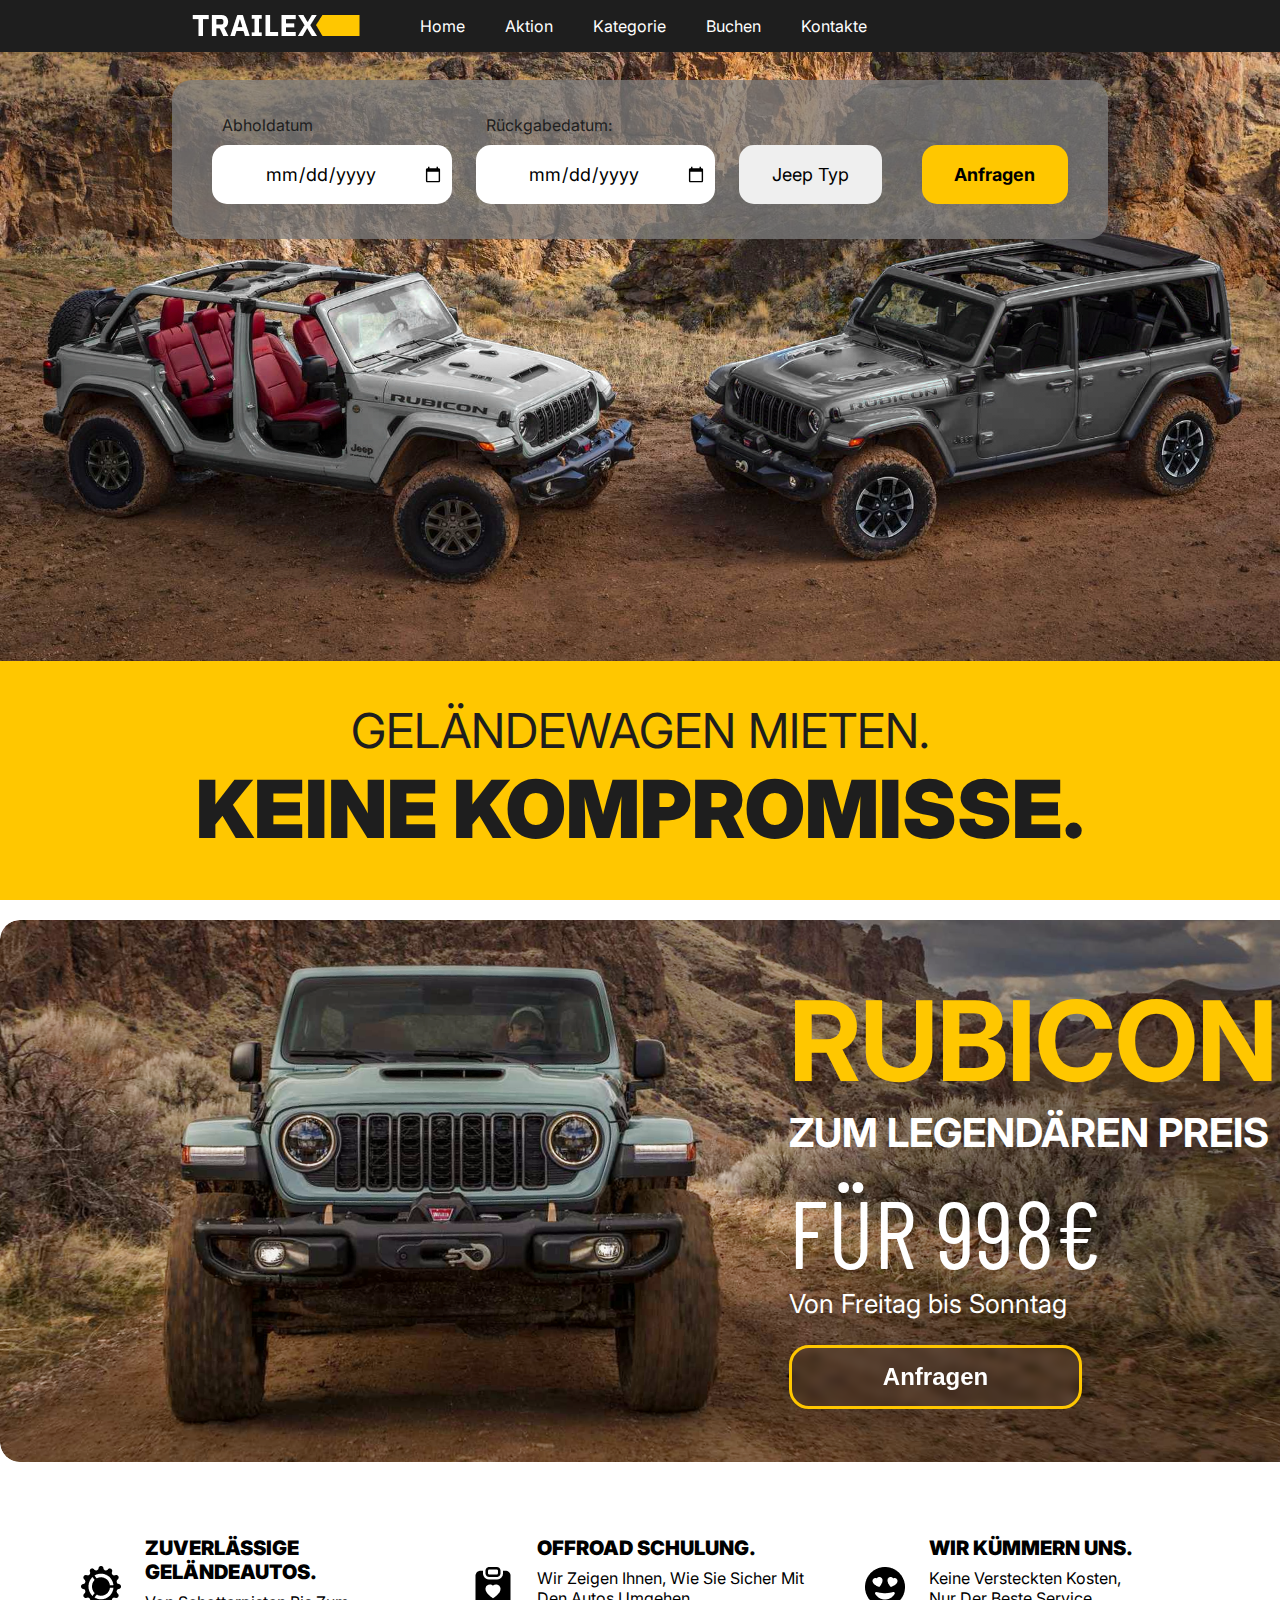
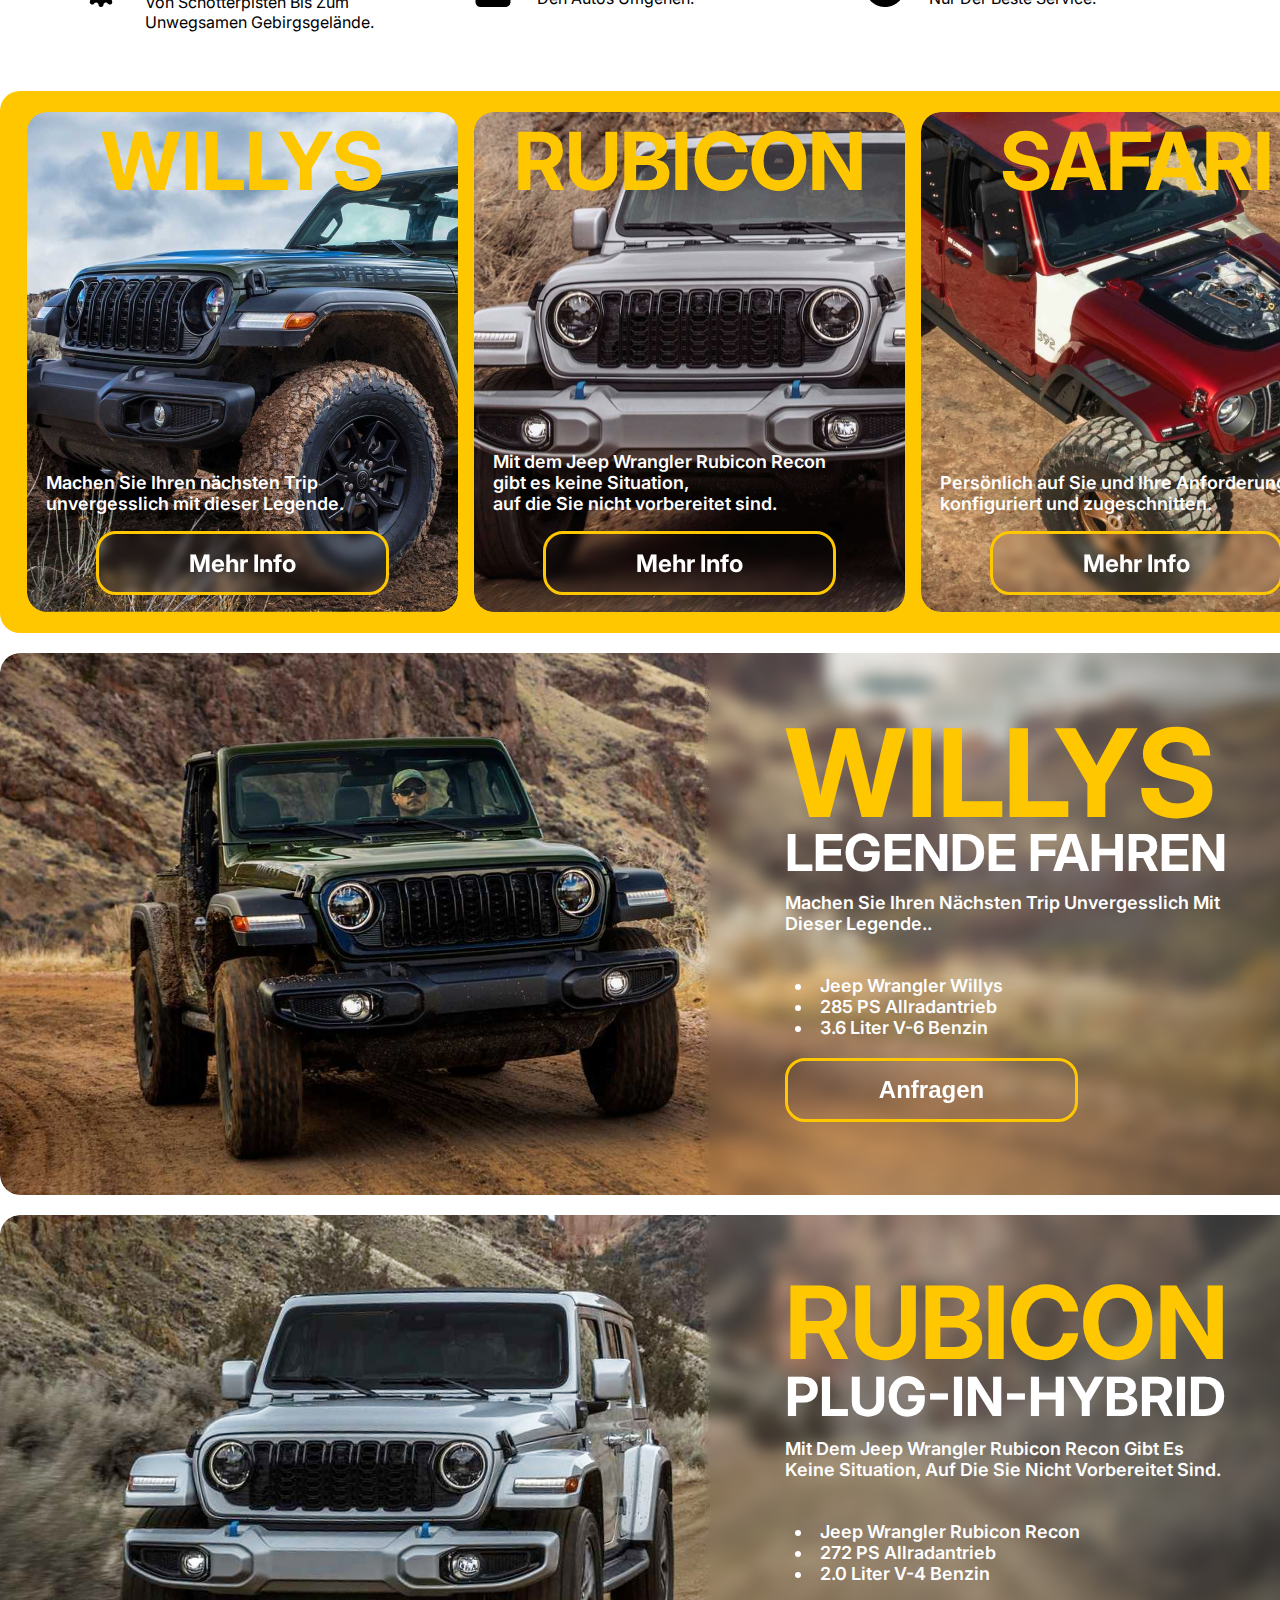
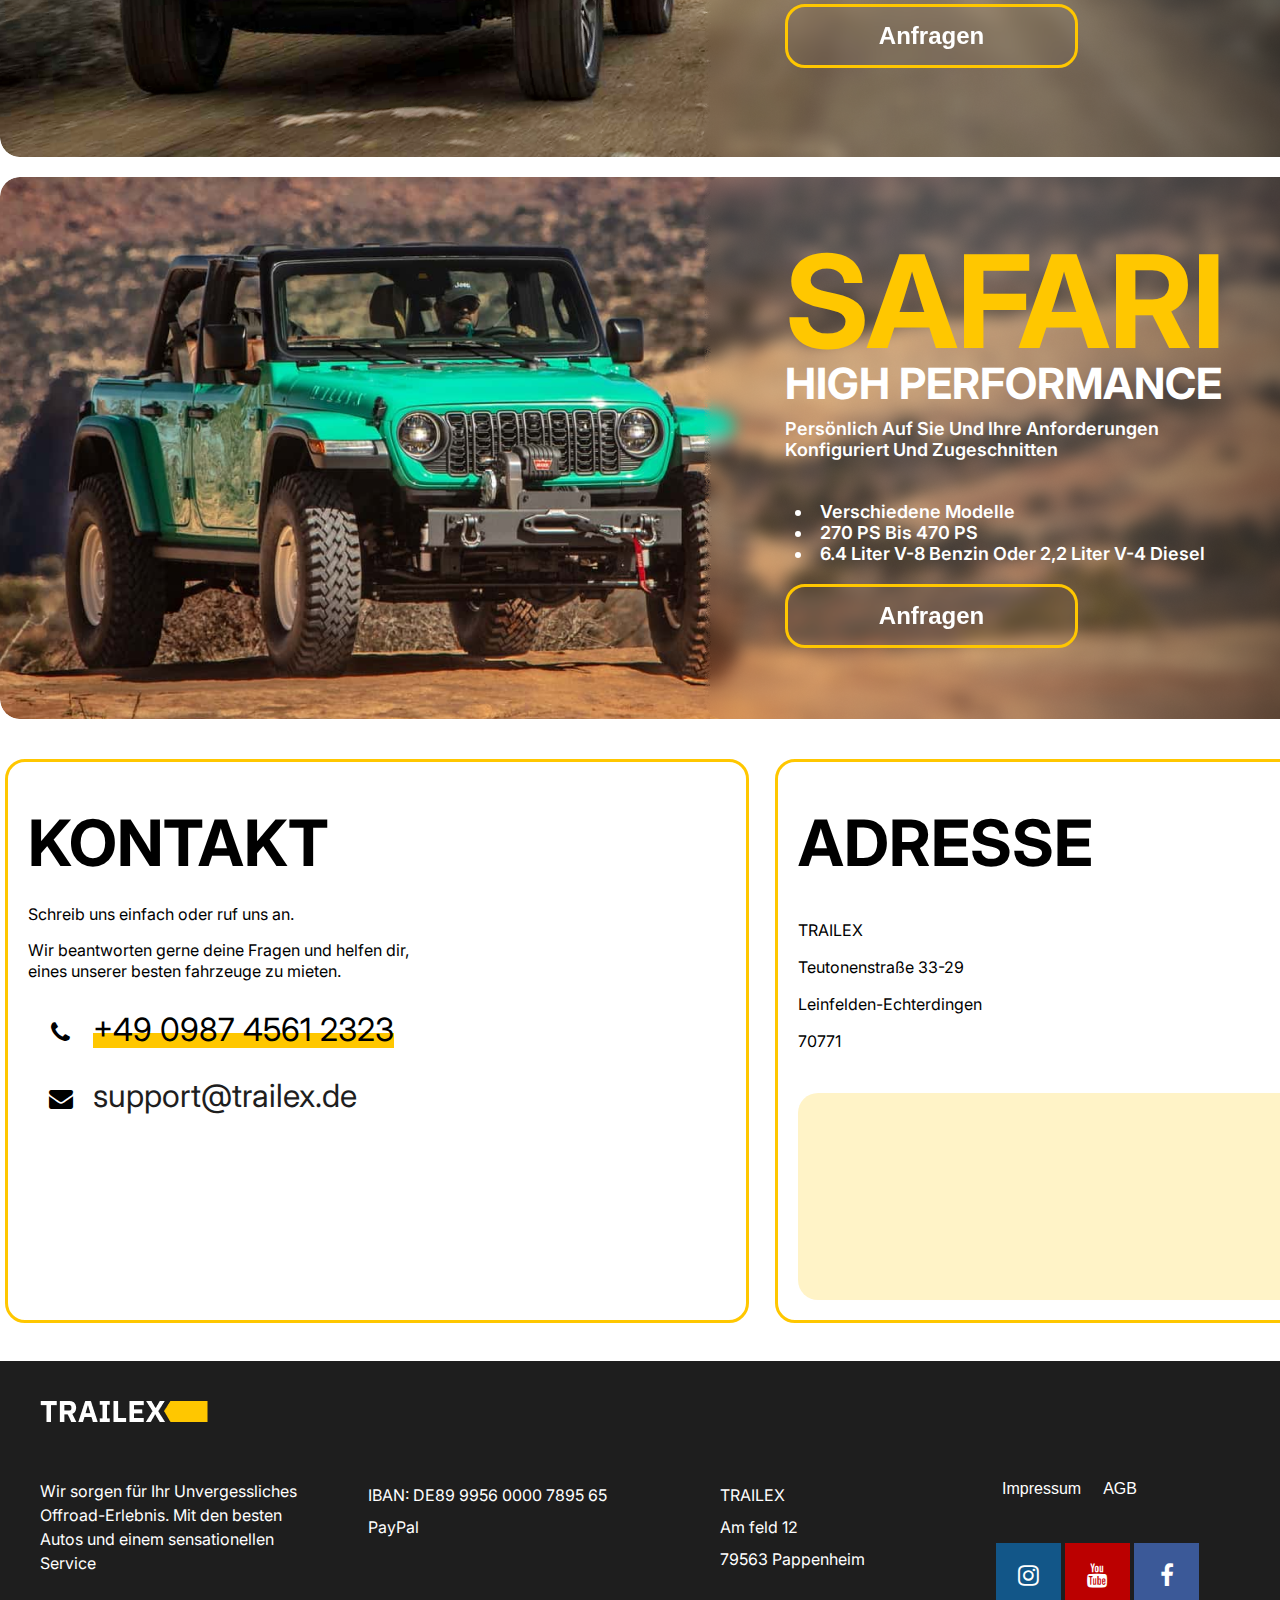
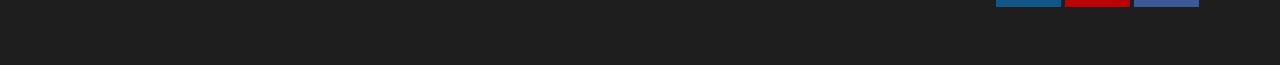
==== index.html @ 9ac72db2 "bug fix" ====
<!DOCTYPE html>
<html lang="en">
  <head>
    <meta charset="UTF-8" />
    <meta name="viewport" content="width=device-width, initial-scale=1.0" />
    <title>Document</title>
    <link
      rel="stylesheet"
      href="https://cdnjs.cloudflare.com/ajax/libs/font-awesome/4.7.0/css/font-awesome.min.css"
    />
    <link rel="stylesheet" href="style.css" />

  </head>

  <body>
    <!-- Navigation -->
    <nav>
      <div class="navigation-top">
        <img src="./imgs/logo.png" alt="trailiex logo" />
        <div>
          <ul class="menu">
            <li><a href="#hero-id">Home</a></li>
            <li><a href="#action">Aktion</a></li>
            <li><a href="#willys_card">Kategorie</a></li>
            <li><a href="#titleWilly">Buchen</a></li>
            <li><a href="#kontakt-anfrage">Kontakte</a></li>
          </ul>
        </div>
      </div>
    </nav>

    <!-- Hero Section -->
    <div class="hero" id="hero-id">
      <div class="hero-image">
        <div class="form-container">
          <form id="my-form">
            <div class="form-row">
              <div class="column">
                <label for="from">Abholdatum</label>
                <input type="date" id="from" name="from" required />
              </div>
              <div class="column">
                <label for="to">Rückgabedatum:</label>
                <input type="date" id="to" name="to" required />
              </div>
              <div class="column">
                <select name="jeep-select">
                  <option selected disabled>Jeep Typ</option>
                  <option>Willy</option>
                  <option>Rubicon</option>
                  <option>Safari</option>
                </select>
              </div>
              <div class="column">
                <button type="submit" id="submit-btn">Anfragen</button>
              </div>
            </div>
          </form>
        </div>
      </div>

      <div class="slogan">
        <p>Geländewagen mieten.</p>
        <h1>Keine Kompromisse.</h1>
      </div>
    </div>

    <!-- action section -->
    <div class="action contentbox" id="action">
      <div class="content-action">
        <h2 class="title">rubicon</h2>
        <h3 class="subtitle">zum legendären Preis</h3>
        <p class="preis-action">für 998€</p>
        <p class="copy">Von Freitag bis Sonntag</p>
        <button class="button buttonCall" data-modal-id="modalRubicon">Anfragen</button>
      </div>
    </div>

    <section id="service_section">
      <!-- Container für gear icon und Text -->
      <div class="section_container">
        <div class="icon_section">
          <img src="./imgs/gear_icon.png" alt="gear icon" />
        </div>
        <div class="text_section">
          <h2>zuverlässige geländeautos.</h2>
          <p>Von Schotterpisten bis zum unwegsamen Gebirgsgelände.</p>
        </div>
      </div>

      <!-- Container für Clipboard icon und Text -->
      <div class="section_container">
        <div class="icon_section">
          <img src="./imgs/clipboard_icon.png" alt="gear icon" />
        </div>
        <div class="text_section">
          <h2>Offroad Schulung.</h2>
          <p>wir zeigen ihnen, wie sie sicher mit den autos umgehen.</p>
        </div>
      </div>

      <!-- Container für emoji icon und Text -->
      <div class="section_container">
        <div class="icon_section">
          <img src="./imgs/emoji_icon.png" alt="gear icon" />
        </div>
        <div class="text_section">
          <h2>wir kümmern uns.</h2>
          <p>keine versteckten kosten,</p>
          <p>nur der beste service.</p>
        </div>
      </div>
    </section>

    <div class="contentbox cards">
      <!-- Willys Card -->
      <div id="willys_card" class="infokarte">
        <div class="head_card">willys</div>

        <div class="text_cardContainer">
          <div class="text_card">
            Machen Sie Ihren nächsten Trip unvergesslich mit dieser Legende.
          </div>
        </div>

        <div class="button_container">
          <div class="button buttonCall" data-modal-id="modalWillys">Mehr Info</div>
        </div>
      </div>

      <!-- Rubicon Card -->
      <div id="rubicon_card" class="infokarte">
        <div class="head_card">rubicon</div>
        <div class="text_cardContainer">
          <div class="text_card">
            Mit dem Jeep Wrangler Rubicon Recon <br />
            gibt es keine Situation, <br />auf die Sie nicht vorbereitet sind.
          </div>
        </div>
        <div class="button_container">
          <div class="button buttonCall" data-modal-id="modalRubicon">Mehr Info</div>
        </div>
      </div>

      <!-- Safari Card -->
      <div id="safari_card" class="infokarte">
        <div class="head_card">safari</div>

        <div class="text_cardContainer">
          <div class="text_card">
            Persönlich auf Sie und Ihre Anforderungen konfiguriert und
            zugeschnitten.
          </div>
        </div>

        <div class="button_container">
          <div class="button buttonCall" data-modal-id="modalSafari">Mehr Info</div>
        </div>
      </div>
    </div>

    <!-- Abschnitt für Willys -->
    <section class="CarSection contentbox" id="Willys">
      <div class="content">
        <!-- Titel und Untertitel für Willys -->
        <h1 class="title" id="titleWilly">Willys</h1>
        <h2 class="subtitle" id="subTWilly">Legende Fahren</h2>
        <!-- Text und Liste für Willys -->
        <p class="text">
          Machen Sie Ihren nächsten Trip unvergesslich mit dieser Legende..
        </p>

        <ul class="list">
          <li>Jeep Wrangler Willys</li>
          <li>285 PS Allradantrieb</li>
          <li>3.6 Liter V-6 Benzin</li>
        </ul>
        <!-- Button für Anfragen für Willys -->
        <button class="button buttonCall" data-modal-id="modalWillys">Anfragen</button>
      </div>

      <!-- Modal für Willys -->
      <div id="modalWillys" class="modal">
        <div class="modal-content">
          <span class="close">&times;</span>
          <!-- Text für das Modal-Fenster des Willys -->
          <p>
            Hier kannst du deinen Text für das Modal-Fenster des Willys
            einfügen.
          </p>
        </div>
      </div>
    </section>

    <!-- Abschnitt für Rubicon -->
    <section class="CarSection contentbox" id="Rubicon">
      <div class="content">
        <!-- Titel und Untertitel für Rubicon -->
        <h1 class="title" id="titleRubicon">Rubicon</h1>
        <h2 class="subtitle" id="subTRubicon">Plug-in-Hybrid</h2>
        <!-- Text und Liste für Rubicon -->
        <p class="text">
          Mit dem Jeep Wrangler Rubicon Recon gibt es keine Situation, auf die
          Sie nicht vorbereitet sind.
        </p>
        <ul class="list">
          <li>Jeep Wrangler Rubicon Recon</li>
          <li>272 PS Allradantrieb</li>
          <li>2.0 Liter V-4 Benzin</li>
        </ul>
        <!-- Button für Anfragen für Rubicon -->
        <button class="button buttonCall" data-modal-id="modalRubicon">Anfragen</button>
      </div>

      <!-- Modal für Rubicon -->
      <div id="modalRubicon" class="modal">
        <div class="modal-content">
          <span class="close">&times;</span>
          <!-- Text für das Modal-Fenster des Rubicon -->
          <p>
            Hier kannst du deinen Text für das Modal-Fenster des Rubicon
            einfügen.
          </p>
        </div>
      </div>
    </section>

    <!-- Abschnitt für Safari -->
    <section class="CarSection contentbox" id="Safari">
      <div class="content">
        <!-- Titel und Untertitel für Safari -->
        <h1 class="title" id="titleSafari">Safari</h1>
        <h2 class="subtitle" id="subTSafari">High Performance</h2>
        <!-- Text und Liste für Safari -->
        <p class="text">
          Persönlich auf Sie und Ihre Anforderungen konfiguriert und
          zugeschnitten
        </p>
        <ul class="list">
          <li>Verschiedene Modelle</li>
          <li>270 PS bis 470 PS</li>
          <li>6.4 Liter V-8 Benzin oder 2,2 Liter V-4 Diesel</li>
        </ul>
        <!-- Button für Anfragen für Safari -->
        <button class="button buttonCall" data-modal-id="modalSafari">Anfragen</button>
      </div>

      <!-- Modal für Safari -->
      <div id="modalSafari" class="modal">
        <div class="modal-content">
          <span class="close">&times;</span>
          <!-- Text für das Modal-Fenster des Safari -->
          <p>
            Hier kannst du deinen Text für das Modal-Fenster des Safari
            einfügen.
          </p>
        </div>
      </div>
    </section>

    <div class="container_content">
      <div class="container">
        <div class="kontakt-container" id="kontakt-anfrage">
          <div class="kontakt-inhalt">
            <h1>Kontakt</h1>
            <p>Schreib uns einfach oder ruf uns an.</p>
            <p>
              Wir beantworten gerne deine Fragen und helfen dir, eines unserer
              besten fahrzeuge zu mieten.
            </p>
          </div>
          <div class="kontakt-anfrage">
            <div class="telephone">
              <i class="fa fa-phone"></i
              ><span class="nummer">+49 0987 4561 2323</span>
            </div>
            <div class="mail">
              <i class="fa fa-envelope"></i
              ><a href="mailto:support@trailex.de">support@trailex.de</a>
            </div>
          </div>
        </div>
        <div class="adresse-container">
          <h1>Adresse</h1>
          <div class="adresse">
            <p>TRAILEX</p>
            <p>Teutonenstraße 33-29</p>
            <p>Leinfelden-Echterdingen</p>
            <p>70771</p>
          </div>
          <div class="karte">
            <iframe
              src="https://www.google.com/maps/embed?pb=!1m18!1m12!1m3!1d5267.697959592294!2d9.140759356433533!3d48.68925195756603!2m3!1f0!2f0!3f0!3m2!1i1024!2i768!4f13.1!3m3!1m2!1s0x4799dd4fc2610301%3A0x9b613b5f852ef1a2!2sTeutonenstra%C3%9Fe%2033-29%2C%2070771%20Leinfelden-Echterdingen!5e0!3m2!1sde!2sde!4v1715764300363!5m2!1sde!2sde"
              width="558"
              height="204"
              style="border: 0"
              allowfullscreen=""
              loading="lazy"
              referrerpolicy="no-referrer-when-downgrade"
            ></iframe>
          </div>
        </div>
      </div>
    </div>

    <!-- impressum -->

    <div id="modalImpressum" class="modal">
      <div class="modal-content">
        <span class="close">&times;</span>
        <!-- Text für das Modal-Fenster des Safari -->
        <h2>Impressum</h2>
        <h3>Firmenname: TRAILEX Offroad Autovermietung GmbH</h3>
        <p><strong>Geschäftsführer:</strong> Max Mustermann</p>
        <p><strong>Anschrift:</strong><br>
          Musterstraße 123<br>
          12345 Musterstadt<br>
          Deutschland <br>
      </p>
      <p><strong>Kontakt:</strong><br>
        <strong> Telefon:</strong> +49 1234 567890<br>
        <strong> Fax:</strong> +49 1234 567891<br>
        <strong> E-Mail:</strong> info@trailex-offroad.de<br>
        <strong> Web:</strong> <a href="https://www.trailex-offroad.de">www.trailex-offroad.de</a>
      </p>
      <p><strong>Handelsregister:</strong><br>
                  Amtsgericht Musterstadt, HRB 123456
      </p>
      <p><strong>Umsatzsteuer-Identifikationsnummer:</strong> DE123456789
      </p>
      <p>Verantwortlich für den Inhalt nach § 55 Abs. 2 RStV:<br>
                    Max Mustermann<br>
                    Adresse wie oben
      </p>

      </div>
    </div>

    <!-- AGB -->
          <!-- Modal für AGB -->
          <div id="modalAGB" class="modal">
            <div class="modal-content">
              <span class="close">&times;</span>
              <!-- Text für das Modal-Fenster des Safari -->
              <h2>AGB</h2>
              <h3>Allgemeine Geschäftsbedingungen <br> der TRAILEX Offroad Autovermietung GmbH</h3>
              <h4>§1 Geltungsbereich</h4>
              <p>Diese Allgemeinen Geschäftsbedingungen (AGB) gelten für alle Verträge, die zwischen der TRAILEX Offroad Autovermietung GmbH (nachfolgend "TRAILEX") und ihren Kunden über die Anmietung von Fahrzeugen abgeschlossen werden. Abweichende Bedingungen des Kunden erkennen wir nicht an, es sei denn, TRAILEX hätte ausdrücklich schriftlich ihrer Geltung zugestimmt.</p>
              <h4>§2 Vertragsabschluss</h4>
              <p>(1) Die Präsentation der Fahrzeuge auf der Website von TRAILEX stellt kein rechtlich bindendes Angebot, sondern einen unverbindlichen Online-Katalog dar. Durch das Ausfüllen und Absenden des Online-Buchungsformulars gibt der Kunde ein verbindliches Angebot auf Abschluss eines Mietvertrages ab.(2) TRAILEX kann dieses Angebot innerhalb von sieben Tagen durch Zusendung einer Auftragsbestätigung per E-Mail oder durch Auslieferung des angemieteten Fahrzeugs annehmen.</p>
              <h4>§3 Mietdauer und Rückgabe</h4>
              <p>(1) Die Mietdauer beginnt zum vereinbarten Zeitpunkt und endet mit der Rückgabe des Fahrzeugs an TRAILEX. Das Fahrzeug muss in dem Zustand zurückgegeben werden, in dem es übernommen wurde. <br> (2) Bei verspäteter Rückgabe des Fahrzeugs werden zusätzliche Gebühren fällig. Diese Gebühren entsprechen den üblichen Tagesmieten zuzüglich eines Zuschlags von 50%.</p>
              <h4>§4 Mietpreise und Zahlungsbedingungen</h4>
              <p>(1) Die angegebenen Mietpreise sind bindend. Sie schließen die gesetzliche Mehrwertsteuer ein. (2) Die Zahlung des Mietpreises erfolgt per Vorauskasse, per Kreditkarte oder per Überweisung.</p>
              <h4>§5 Haftung und Versicherung</h4>
              <p>(1) Das Fahrzeug ist vollkaskoversichert. Im Schadensfall trägt der Kunde eine Selbstbeteiligung in Höhe von 500 Euro. (2) TRAILEX haftet nicht für den Verlust persönlicher Gegenstände, die im gemieteten Fahrzeug hinterlassen wurden.</p>
              <h4>§6 Kündigung Der Kunde kann den Mietvertrag jederzeit kündigen.</h4>
              <p>Im Falle einer Stornierung bis zu 24 Stunden vor Mietbeginn werden bereits gezahlte Beträge abzüglich einer Stornierungsgebühr von 20% des Mietpreises erstattet. Bei späteren Stornierungen erfolgt keine Rückerstattung.</p>
              <h4>§7 Schlussbestimmungen</h4>
              <p>(1) Änderungen oder Ergänzungen dieses Vertrags bedürfen der Schriftform. (2) Sollten einzelne Bestimmungen dieses Vertrags unwirksam sein oder werden, so wird dadurch die Wirksamkeit der übrigen Bestimmungen nicht berührt.</p>
            </div>
          </div>
        </section>



    <footer>
      <div class="logo">
        <img src="imgs/Tailex_logo.png" alt="Trailex Logo" />
      </div>
      <div class="container">
        <div>
          Wir sorgen für Ihr Unvergessliches Offroad-Erlebnis. Mit den besten
          Autos und einem sensationellen Service
        </div>
        <div>
          <p>IBAN: DE89 9956 0000 7895 65</p>
          <p>PayPal</p>
        </div>
        <div>
          <p>TRAILEX</p>
          <p>Am feld 12</p>
          <p>79563 Pappenheim</p>
        </div>
        <div>
          <div class="legal">
            <button class="buttonCall agbImpressumButton" data-modal-id="modalImpressum">Impressum</button>
            <button class="buttonCall agbImpressumButton" data-modal-id="modalAGB">AGB</button>
            

          </div>
          <div>
            <p class="fa fa-instagram"></p>
            <p class="fa fa-youtube"></p>
            <p class="fa fa-facebook"></p>
          </div>
        </div>
      </div>
    </footer>

    <script src="./script.js"></script>
  </body>
</html>
---- style.css ----
@import url('https://fonts.googleapis.com/css2?family=Inter:wght@100..900&display=swap');
@import url('https://fonts.googleapis.com/css2?family=Barlow+Condensed:wght@400;500&display=swap');

:root {
    --orange: #FFC700;
    --white: #FFF;
    --dark: #1E1E1E;
}

html,
body {
    height: 100%;
    margin: 0;
    padding: 0;
    font-family: "Inter", sans-serif;
}

/* Navigatipon */


nav {
    background-color: var(--dark);
    position: fixed;
    z-index: 9;
    width: 100%;
}

.navigation-top {
    display: flex;
    margin-left: 15%;

    img {
        width: 168px;
        height: 42px;
        margin-top: auto;
        margin-bottom: auto;
    }
}

.menu {
    display: flex;
    list-style: none;

    a {
        color: var(--white);
        text-decoration: none;
        padding: 0px 20px;
        transition: 0.3s;
    }

    a:hover {
        box-shadow: var(--orange) 0px 6px 0px 0px;
    }

    a:active {
        box-shadow: var(--orange) 0px 6px 0px 0px;
    }

}

#willys_card {
    scroll-margin-top: 110px;
}


.contentbox {
    height: 542px;
    width: 1379px;
    border-radius: 20px;
    margin-top: 20px;
}

.cards {
    margin: 20px auto;
    box-sizing: border-box;
    align-items: center;
    justify-content: space-between;
    padding: 21px 27px;
    display: flex;
    color: var(--orange);
    background-color: var(--orange);
}

/*1379 x 542 	border-radius:20px #FFC700 #FFF*/

.infokarte {
    display: flex;
    flex-wrap: wrap;
    border-radius: 20px;
    box-sizing: border-box;
    height: 500px;
    width: 431px;
    transition: 0.5s;

    &:hover {
        transform: translateY(-5px);
    }
}

/*431 x 500	radius:20px*/


.head_card {
    height: 135px;
    width: 100%;
    box-sizing: border-box;
    text-align: center;
    font-size: 80px;
    font-style: normal;
    font-weight: 700;
    line-height: normal;
    letter-spacing: -0.8px;
    text-transform: uppercase;
}

.text_cardContainer {
    display: flex;
    margin: 0 19px;
    width: 393px;
    height: 267px;
    font-size: 18px;
    font-style: normal;
    font-weight: 600;
    line-height: normal;
    box-sizing: border-box;
    color: var(--white);
}

.text_card {
    align-self: flex-end;
}

.button_container {
    margin: 15px 68px;
    display: flex;
    align-items: center;
    justify-content: center;
    box-sizing: border-box;
    height: 68px;
    width: 295px;
    cursor: pointer;
}

.button {
    display: flex;
    align-items: center;
    justify-content: center;
    box-sizing: border-box;
    width: 293px;
    height: 64px;
    border-radius: 20px;
    border: 3px solid var(--orange);
    background: rgba(217, 217, 217, 0.01);
    backdrop-filter: blur(4px);
    color: var(--white);
    font-size: 24px;
    font-weight: 700;
    transition: 0.25s ease;
    cursor: pointer;

    &:hover {
        transform: scale(1.05);
        box-shadow: 0 5px 0 -2px var(--orange);
    }
}


#rubicon_card {
    background-image: url("./imgs/rubicon_card.png");
}

#safari_card {
    background-image: url('./imgs/safari_card.png');
}

#willys_card {
    background-image: url('./imgs/willys_card.png');
}


/* Stil für die Abschnitte der Autos */
.CarSection {
    margin: 20px auto;
    display: flex;
    /* Verwendung von Flexbox */
    justify-content: flex-end;
    /* Rechtsausrichtung des Inhalts */
}


/* Hintergrundbilder für die einzelnen Autos */
#Willys {
    background-image: url(./imgs/willys-img.png);
}

#Rubicon {
    background-image: url(./imgs/rubicon-img.png);
}

#Safari {
    background-image: url(./imgs/Safari-img.png);
}


/* Stil für den Inhalt innerhalb der Abschnitte */
.content {
    width: 594px;
    /* Breite des Inhalts */
    right: 0px;
    /* Abstand von rechts */
}

/* Stil für die Titel */
.title {
    width: 472px;
    /* Breite des Titels */
    color: var(--orange);
    /* Textfarbe */
    font-size: 122px;
    /* Schriftgröße */
    letter-spacing: -1.22px;
    /* Buchstabenabstand */
    text-transform: uppercase;
    /* Text in Großbuchstaben */
    margin-top: 46px;
    /* Abstand von oben */
    margin-bottom: 0px;
    /* Abstand von unten */
    font-weight: 700;
    /* Schriftgewicht */
}

/* Stil für die Untertitel */
.subtitle {
    color: var(--white);
    /* Textfarbe */
    font-size: 51px;
    /* Schriftgröße */
    text-transform: uppercase;
    /* Text in Großbuchstaben */
    margin-top: 0px;
    /* Abstand von oben */
    margin-bottom: 9px;
    /* Abstand von unten */
    font-weight: 700;
    /* Schriftgewicht */
}

/* Stil für die Titelhöhen und -größen für jedes Auto */
#titleWilly {
    height: 123px;
    font-size: 122px;
}

#subTWilly {
    height: 61px;
    font-size: 51px;
}

#titleRubicon {
    height: 103px;
    font-size: 101px;
}

#subTRubicon {
    height: 65px;
    font-size: 54px;
}

#titleSafari {
    height: 134px;
    font-size: 129px;
}

#subTSafari {
    height: 52px;
    font-size: 43px;
}

/* Stil für Text und Listen */
.text,
.list {
    color: var(--white);
    /* Textfarbe */
    font-size: 18px;
    /* Schriftgröße */
    text-transform: capitalize;
    /* Erster Buchstabe in Großbuchstaben */
    margin-bottom: 9px;
    /* Abstand von unten */
    margin-top: 0px;
    /* Abstand von oben */
    margin-left: 0px;
    /* Abstand von links */
    width: 450px;
    /* Breite */
    height: 74px;
    /* Höhe */
    font-weight: 600;
    /* Normales Schriftgewicht */
}

/* Stil für Listen */
.list {
    padding-inline-start: 10px;
    /* Einrückung der Listen */
    list-style-position: inside;
    /* Listenposition */
}

/* ############################################################################################################################ */

/* Stil für Modal */
.modal {
    display: none;
    /* Standardmäßig versteckt */
    position: fixed;
    /* Position festlegen */
    z-index: 1;
    /* Z-Index erhöhen, um über anderen Inhalt zu liegen */
    left: 0;
    /* Position von links */
    top: 0;
    /* Position von oben */
    width: 100%;
    /* Breite */
    height: 100%;
    /* Höhe */
    background-color: rgba(0, 0, 0, 0.5);
    /* Hintergrundfarbe mit Transparenz */
    overflow: auto;
    /* Scrollen erlauben, wenn der Inhalt zu groß ist */
}

/* Stil für Modalinhalt */
.modal-content {
    background-color: #fefefe;
    /* Hintergrundfarbe des Modal-Inhalts */
    margin: 15% auto;
    /* Zentrierte Ausrichtung des Modals */
    padding: 20px;
    /* Innenabstand */
    border: 1px solid #888;
    /* Randstil und Farbe */
    width: 80%;
    /* Breite */
}

/* Stil für das Schließen-Symbol im Modal */
.close {
    color: #aaa;
    /* Textfarbe */
    float: right;
    /* Ausrichtung rechts */
    font-size: 28px;
    /* Schriftgröße */
    font-weight: bold;
    /* Fettschrift */
}

/* Stil für das Schließen-Symbol im Modal beim Überfahren oder Fokus */
.close:hover,
.close:focus {
    color: black;
    /* Textfarbe */
    text-decoration: none;
    /* Keine Unterstreichung */
    cursor: pointer;
    /* Zeigercursor */
}


.hero {
    position: relative;
    height: 100%;
    background-position: center;
    display: flex;
    flex-direction: column;
    justify-content: space-between;
    align-items: center;
    color: var(--dark);
}

.slogan {
    display: flex;
    flex-direction: column;
    align-items: center;
    justify-content: center;
    padding-top: 36px;
    padding-bottom: 38px;
    text-align: center;
    width: 100%;
    height: 20%;
    background-color: #FFC700;
    text-transform: uppercase;
}

.slogan p {
    font-size: 48px;
    margin: 0px;
}

.slogan h1 {
    margin: 0;
    font-size: 80px;
    font-weight: 900;
}

.hero-image {
    height: 80%;
    width: 100%;
    display: flex;
    justify-content: center;
    align-items: flex-start;
    background-position: center;
    background-image: url('./imgs/header-img.jpeg');
    background-size: cover;
}

.form-container {
    background: #7e7e7ec0;
    padding: 20px;
    border-radius: 20px;
    width: 70%;
    margin: 80px;
}

.form-row {
    display: flex;
    justify-content: stretch;
    align-items: end;
    margin-bottom: 10px;
    flex-wrap: wrap;
}

.column {
    text-align: left;
    display: block;
    margin: 5px 20px;
    flex-grow: 1;
}

.hero button {
    font-family: "Inter", sans-serif;
    font-size: 18px;
    font-weight: 700;
    width: 100%;
    height: 59px;
    background-color: #FFC700;
    padding: 8px;
    border-radius: 15px;
    border: none;
    outline: none;
}

.column label {
    display: block;
    padding: 10px;
}

select {
    font-family: "Inter", sans-serif;
    font-size: 18px;
    font-weight: 400;
    border: none;
    width: 100%;
    min-width: 80px;
    text-align: center;
    height: 59px;
    padding: 8px;
    border-radius: 15px;
    cursor: pointer;

    appearance: none;
    /* Remove arrow in IE */
    -ms-appearance: none;
    /* Remove arrow in Firefox */
    -moz-appearance: none;
    /* Remove arrow in Webkit browsers */
    -webkit-appearance: none;
    /* Remove arrow in Edge */
    -webkit-appearance: none;
}



.column input[type="date"] {
    font-family: "Inter", sans-serif;
    font-size: 18px;
    font-weight: 400;
    width: 100%;
    height: 43px;
    padding: 8px;
    border-radius: 15px;
    border: none;
    outline: none;
    text-align: center;
    cursor: pointer;
}



#service_section {
    box-sizing: border box;
    display: flex;
    margin-top: 40px;
    height: 169px;
    justify-content: center;
    align-items: center;
    gap: 38px;
}

.section_container {
    box-sizing: border box;
    display: flex;
    height: 102px;
    width: 354px;
    align-items: center;
}

.icon_section {
    box-sizing: border box;
    display: flex;
    justify-content: center;
    align-items: center;
    height: 59px;
    width: 59px;
    border-radius: 18px;
    background-color: var(--grey);
}

.text_section {
    box-sizing: border box;
    width: 295px;
    height: 100%;

    h2 {
        margin: 0;
        margin-left: 15px;
        margin-bottom: 8px;
        padding: 0;
        font-size: 20px;
        font-style: normal;
        font-weight: 900;
        line-height: normal;
        text-transform: uppercase;
    }

    p {
        margin: 0;
        margin-left: 15px;
        text-transform: capitalize;
    }
}


footer {
    padding: 0 40px;
    background: var(--dark);
    color: #fff;
    height: 19rem;
    display: flex;
    flex-direction: column;
    justify-content: center;
    line-height: 1.5;
    margin-top: 80px;
    .logo{
    margin-top: 30px;
    }
}



footer>.container {
    display: grid;
    grid-template-columns: 1fr 1fr 1fr 1fr;
}

.container>div {
    display: flex;
    flex-direction: column;
    justify-self: center;
    margin-top: 20px;
}

footer .legal {
    display: flex;
    gap: 10px;
    margin-bottom: 20px;
}

footer p {
    line-height: 0;
}

/* Design Firmen */

.fa {
    padding: 20px;
    font-size: 1.5rem;
    width: 25px;
    text-align: center;
    text-decoration: none;
    transition: opacity .5s;
}

.fa:hover {
    opacity: 0.7;
}


/* Facebook */
.fa-facebook {
    background: #3B5998;
}

.fa-instagram {
    background: #125688;
}

.fa-youtube {
    background: #bb0000;
}



.container {
    display: grid;
    grid-template-columns: 1.38fr 1fr;
    gap: 20px;
    margin-top: 20px;
    margin-bottom: 20px;
    height: 25rem;

}

.kontakt-container {
    border: 3px solid #ffc700;
    border-radius: 20px;
    padding: 20px;
    
    display: flex;
    flex-direction: column;
    justify-content: start;
    line-height: 1.3;
    a{
        text-decoration: none;
        color: var(--dark);
    }
}

.kontakt-container h1 {
    font-size: 4rem;
    margin-top: 1.2rem;
    margin-bottom: 1.2rem;
    text-transform: uppercase;
}

.kontakt-inhalt {
    width: 60%;
}

.kontakt-anfrage {
    line-height: 2;
    font-size: 2rem;
}

.kontakt-anfrage i {
    padding-right: 20px;
}

.telephone .nummer {
    border-bottom: 15px solid #ffc700;
    display: inline-block;
    height: 35px;
    transition: height 0.25s;
}

.telephone .nummer:hover {
    height: 45px;
}


.adresse-container {
    border: 3px solid #ffc700;
    border-radius: 20px;
    padding: 20px;
    display: flex;
    flex-direction: column;
    justify-content: space-between;
    line-height: 1.3;
}

.adresse-container h1 {
    font-size: 4rem;
    margin-top: 1.2rem;
    margin-bottom: 1.2rem;
    text-transform: uppercase;
}

.adresse {
    padding-bottom: 1.5rem;
}

.adresse-container .karte {
    border-radius: 20px;
    background: rgba(255, 200, 0, 0.221);
    width: 100%;
    height: 40%;
}

.container_content {
    width: 1379px;
    height: 542px;
    margin: 10px auto;
}

.karte {
    height: 204px;
    width: 558px;
    overflow: hidden;
}

.action {
    background-image: url("./imgs/action-bg.png");
    margin-left: auto;
    margin-right: auto;
    display: flex;
    justify-content: end;
    align-items: center;

    .content-action {
        width: 590px;

        h2 {
            margin: 0;
            font-size: 111px;
        }

        h3 {
            font-size: 40px;
            margin: 0;
        }

        .preis-action {
            color: var(--white);
            font-size: 96px;
            font-family: "Barlow Condensed", sans-serif;
            text-transform: uppercase;
            margin-bottom: 0px;
            margin-top: 16px;
        }

        .copy {
            color: var(--white);
            font-size: 26px;
            font-family: Inter;
            margin-top: 0px;

        }
    }
}

#action {
    scroll-margin-top: 110px;
}


.agbImpressumButton{
    background-color: var(--dark);
    border: none;
    color: var(--white);
    font-size: 16px;
    font-family: sans-serif;
    cursor: pointer;
}
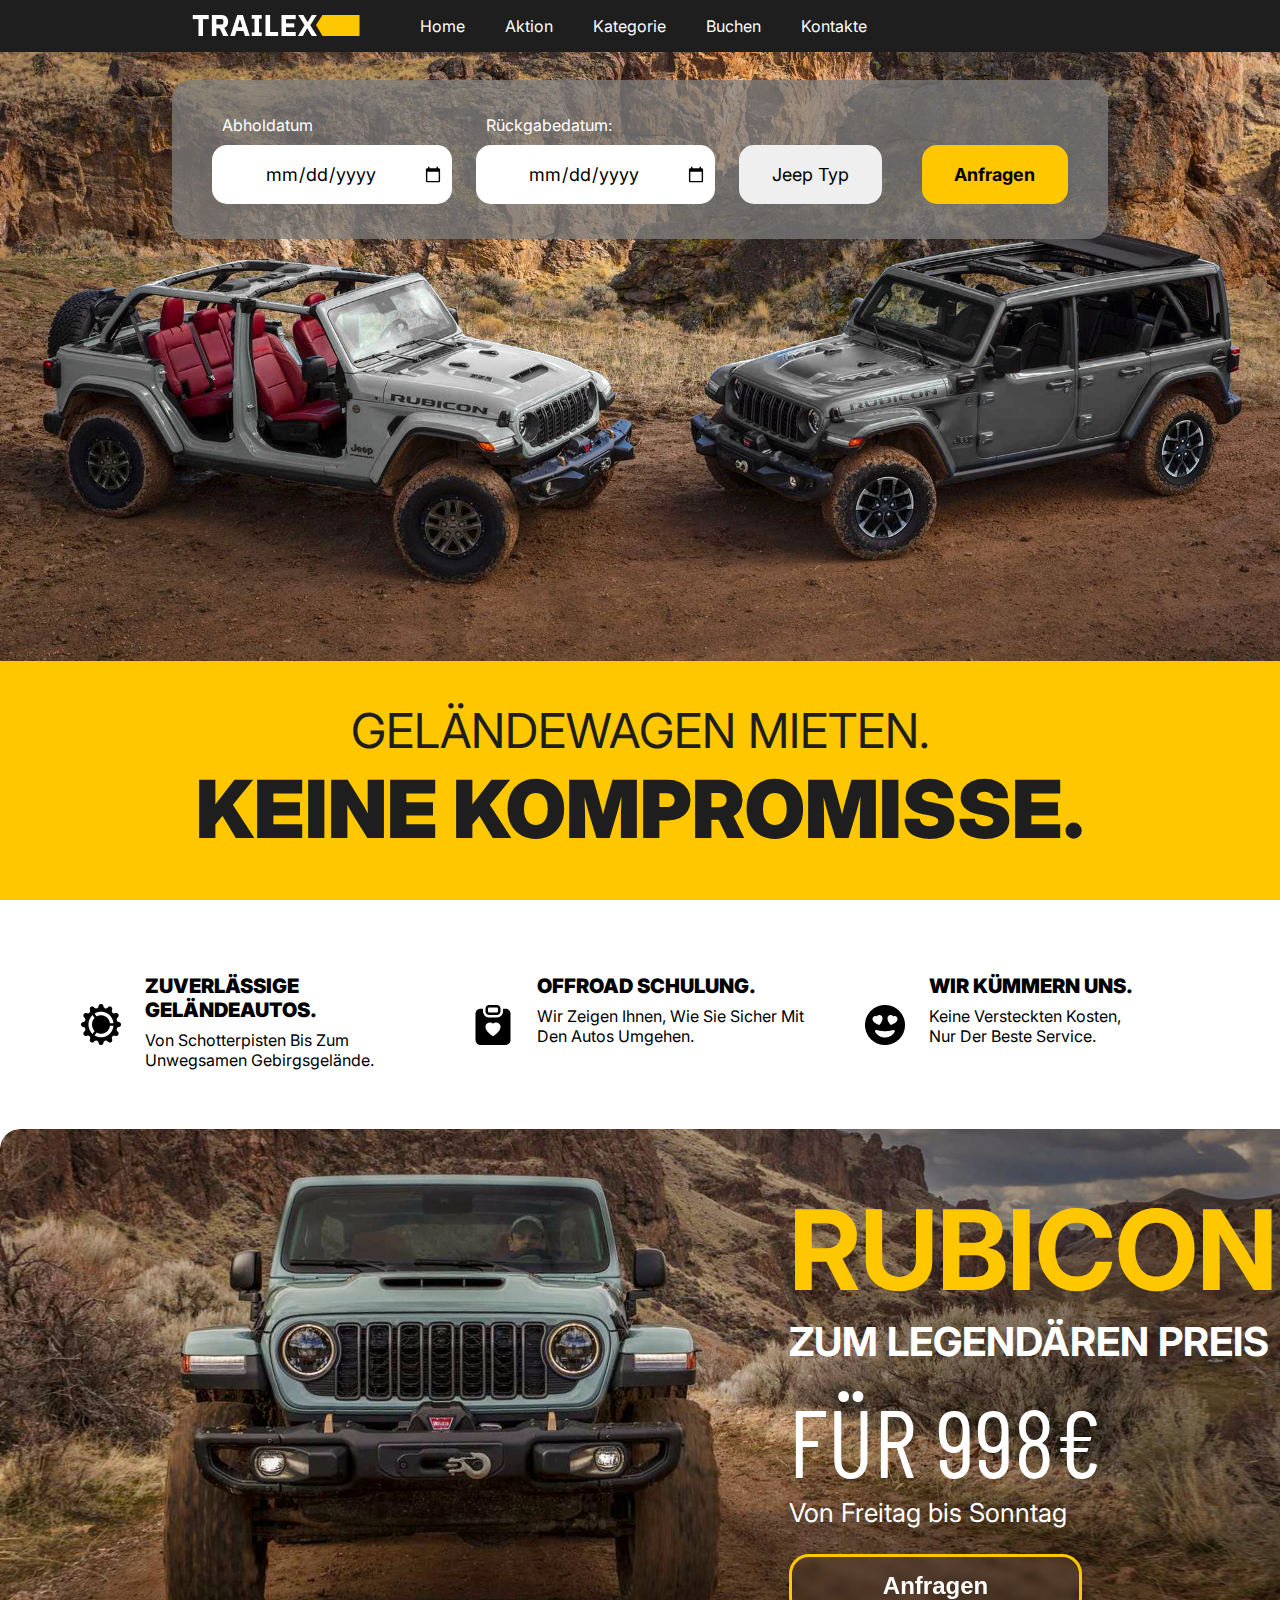
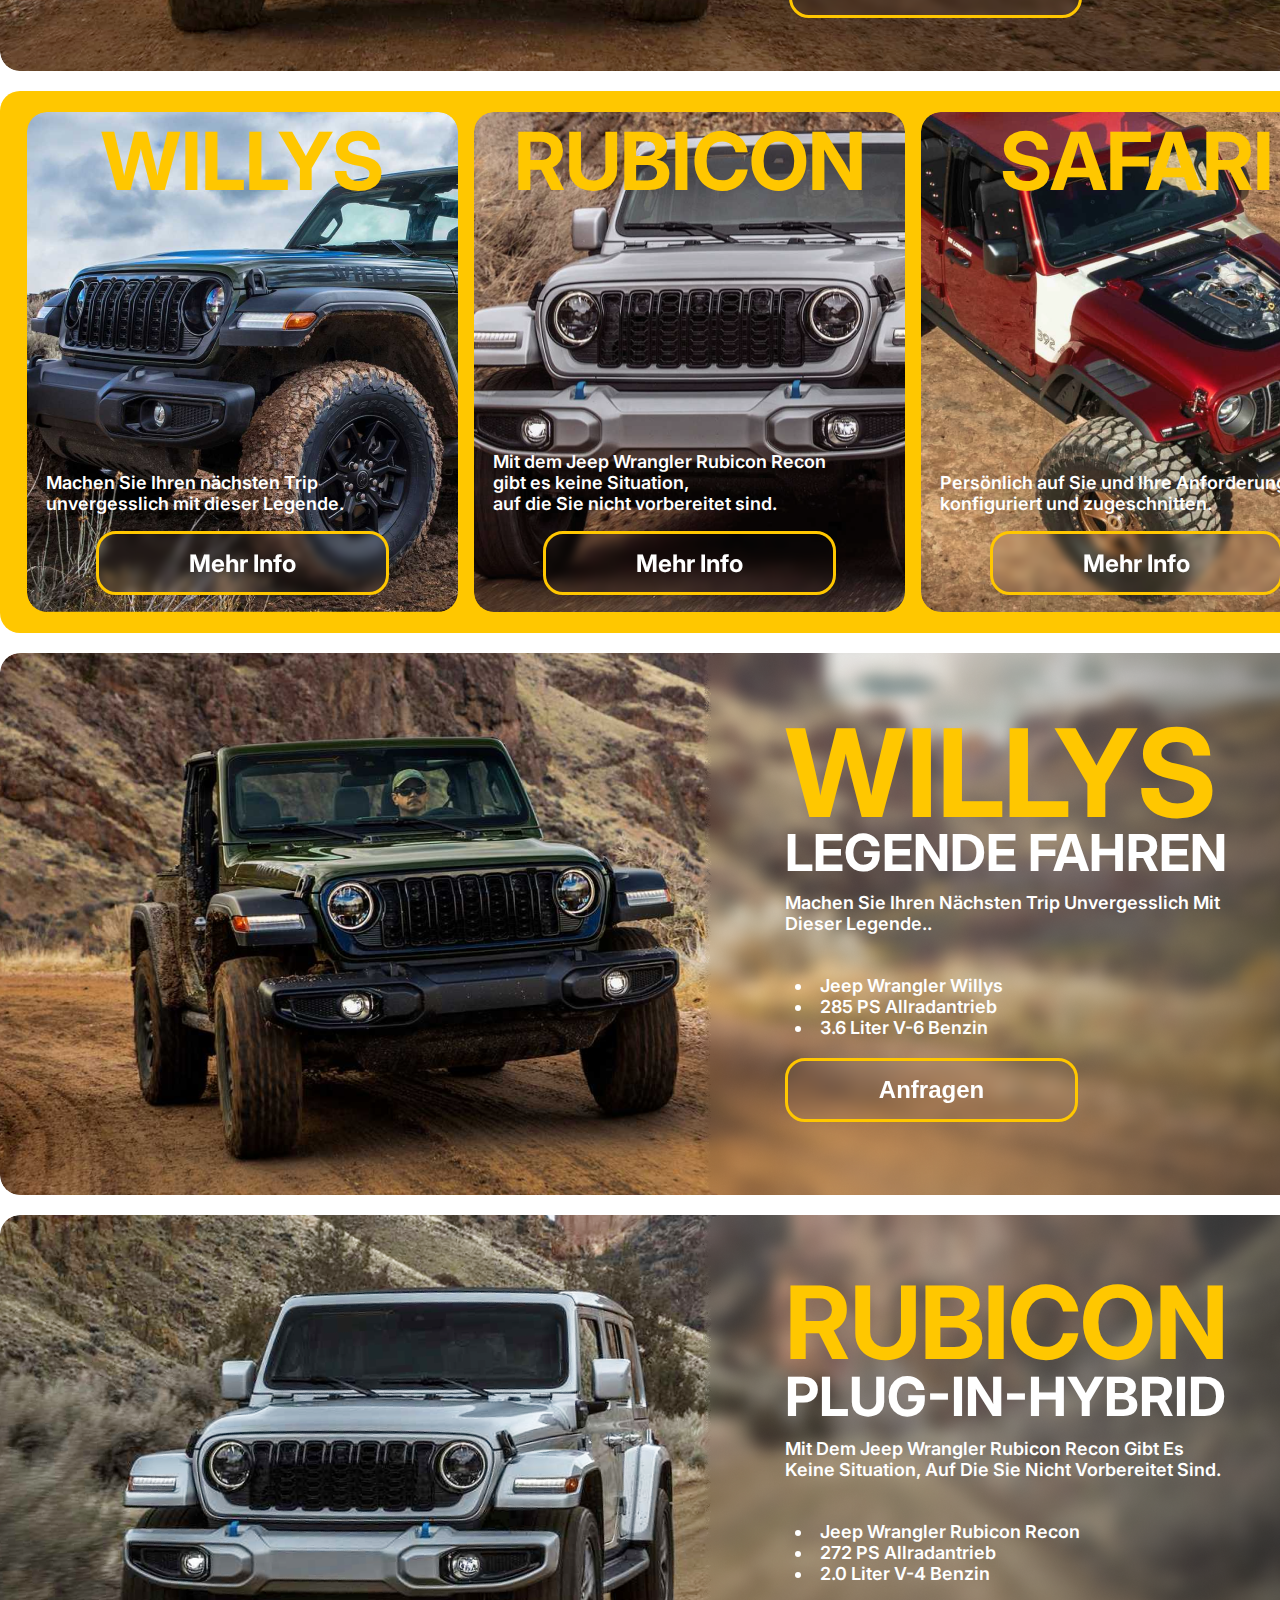
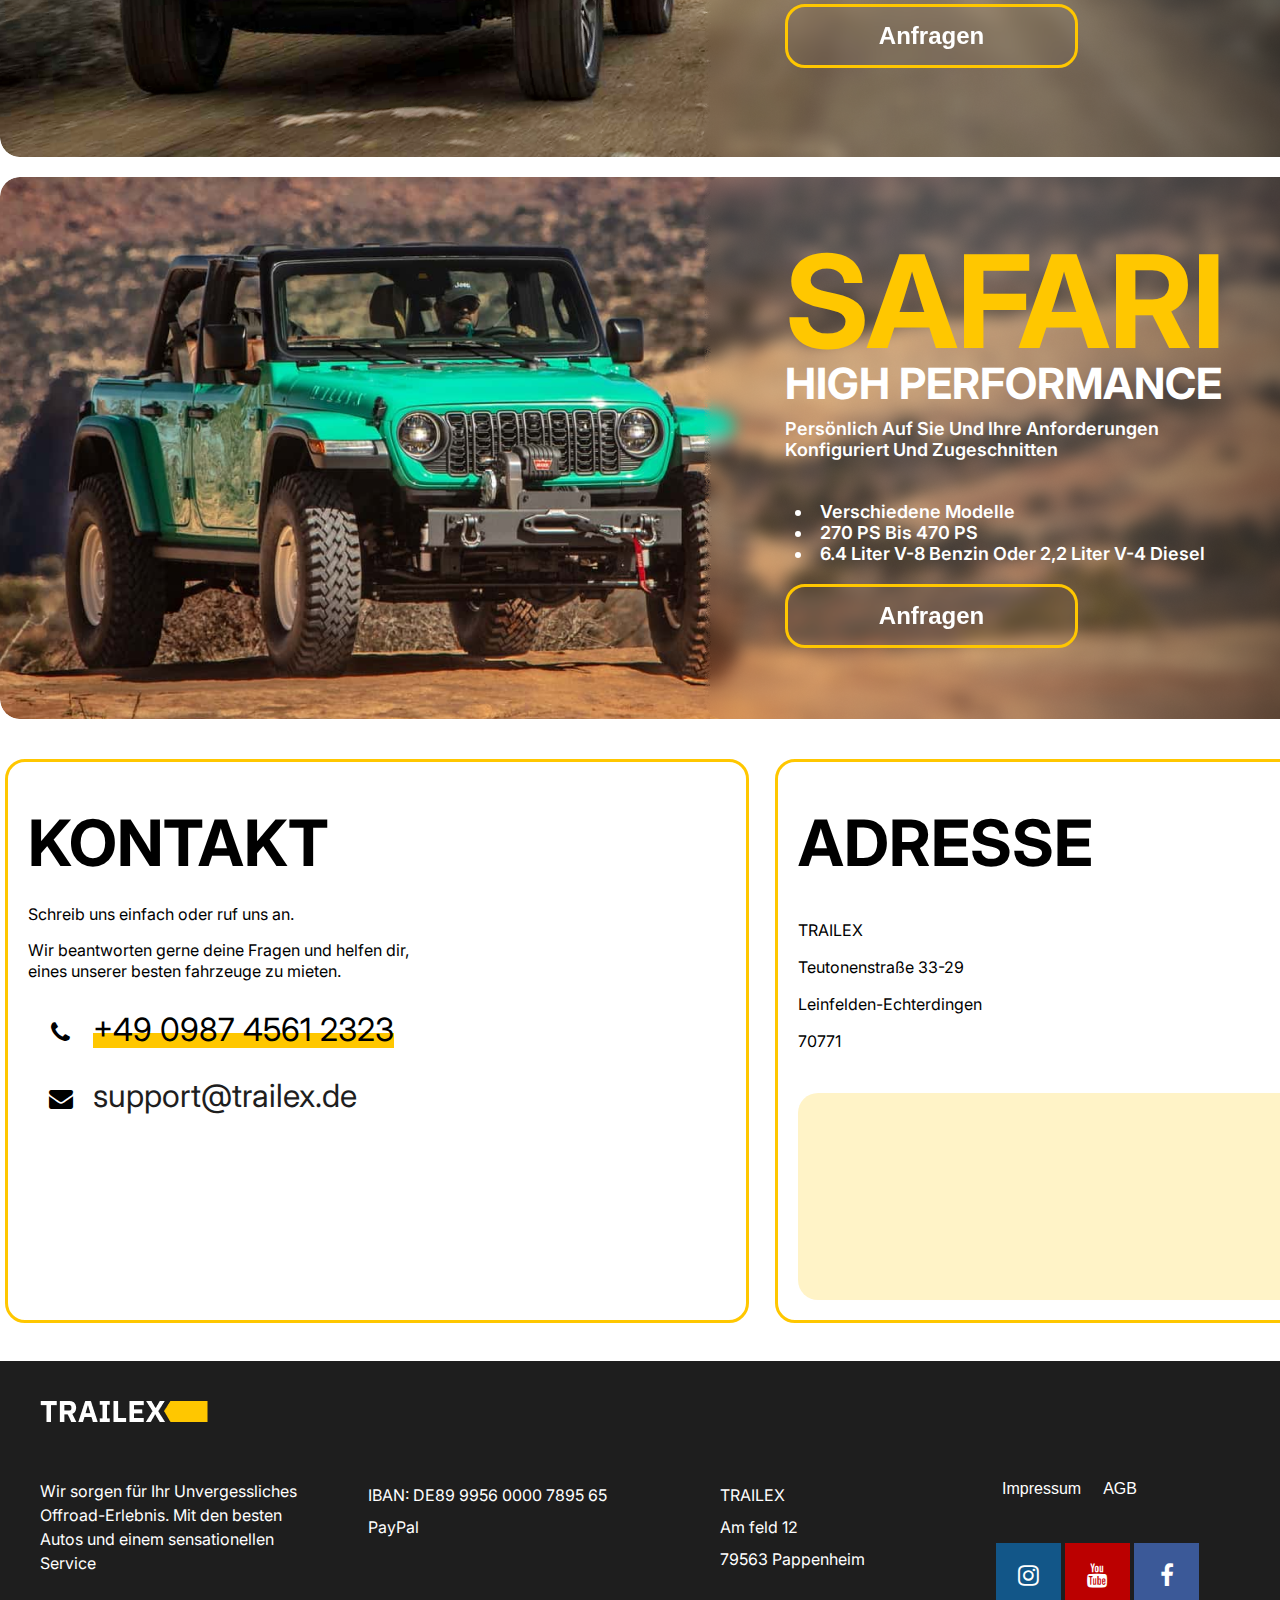
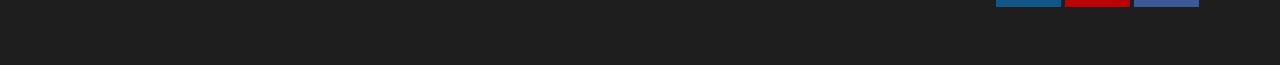
==== commit 63e3da70: "change order" ====
--- a/index.html
+++ b/index.html
@@ -65,8 +65,46 @@
       </div>
     </div>
 
-    <!-- action section -->
-    <div class="action contentbox" id="action">
+   
+
+    <section id="service_section">
+      <!-- Container für gear icon und Text -->
+      <div class="section_container">
+        <div class="icon_section">
+          <img src="./imgs/gear_icon.png" alt="gear icon" />
+        </div>
+        <div class="text_section">
+          <h2>zuverlässige geländeautos.</h2>
+          <p>Von Schotterpisten bis zum unwegsamen Gebirgsgelände.</p>
+        </div>
+      </div>
+
+      <!-- Container für Clipboard icon und Text -->
+      <div class="section_container">
+        <div class="icon_section">
+          <img src="./imgs/clipboard_icon.png" alt="gear icon" />
+        </div>
+        <div class="text_section">
+          <h2>Offroad Schulung.</h2>
+          <p>wir zeigen ihnen, wie sie sicher mit den autos umgehen.</p>
+        </div>
+      </div>
+
+      <!-- Container für emoji icon und Text -->
+      <div class="section_container">
+        <div class="icon_section">
+          <img src="./imgs/emoji_icon.png" alt="gear icon" />
+        </div>
+        <div class="text_section">
+          <h2>wir kümmern uns.</h2>
+          <p>keine versteckten kosten,</p>
+          <p>nur der beste service.</p>
+        </div>
+      </div>
+    </section>
+
+     <!-- action section -->
+     <div class="action contentbox" id="action">
       <div class="content-action">
         <h2 class="title">rubicon</h2>
         <h3 class="subtitle">zum legendären Preis</h3>
@@ -75,42 +113,6 @@
         <button class="button buttonCall" data-modal-id="modalRubicon">Anfragen</button>
       </div>
     </div>
-
-    <section id="service_section">
-      <!-- Container für gear icon und Text -->
-      <div class="section_container">
-        <div class="icon_section">
-          <img src="./imgs/gear_icon.png" alt="gear icon" />
-        </div>
-        <div class="text_section">
-          <h2>zuverlässige geländeautos.</h2>
-          <p>Von Schotterpisten bis zum unwegsamen Gebirgsgelände.</p>
-        </div>
-      </div>
-
-      <!-- Container für Clipboard icon und Text -->
-      <div class="section_container">
-        <div class="icon_section">
-          <img src="./imgs/clipboard_icon.png" alt="gear icon" />
-        </div>
-        <div class="text_section">
-          <h2>Offroad Schulung.</h2>
-          <p>wir zeigen ihnen, wie sie sicher mit den autos umgehen.</p>
-        </div>
-      </div>
-
-      <!-- Container für emoji icon und Text -->
-      <div class="section_container">
-        <div class="icon_section">
-          <img src="./imgs/emoji_icon.png" alt="gear icon" />
-        </div>
-        <div class="text_section">
-          <h2>wir kümmern uns.</h2>
-          <p>keine versteckten kosten,</p>
-          <p>nur der beste service.</p>
-        </div>
-      </div>
-    </section>
 
     <div class="contentbox cards">
       <!-- Willys Card -->
--- a/style.css
+++ b/style.css
@@ -9,6 +9,7 @@
 
 html,
 body {
+    scroll-behavior: smooth;
     height: 100%;
     margin: 0;
     padding: 0;
@@ -456,6 +457,7 @@
 .column label {
     display: block;
     padding: 10px;
+    color: white;
 }
 
 select {
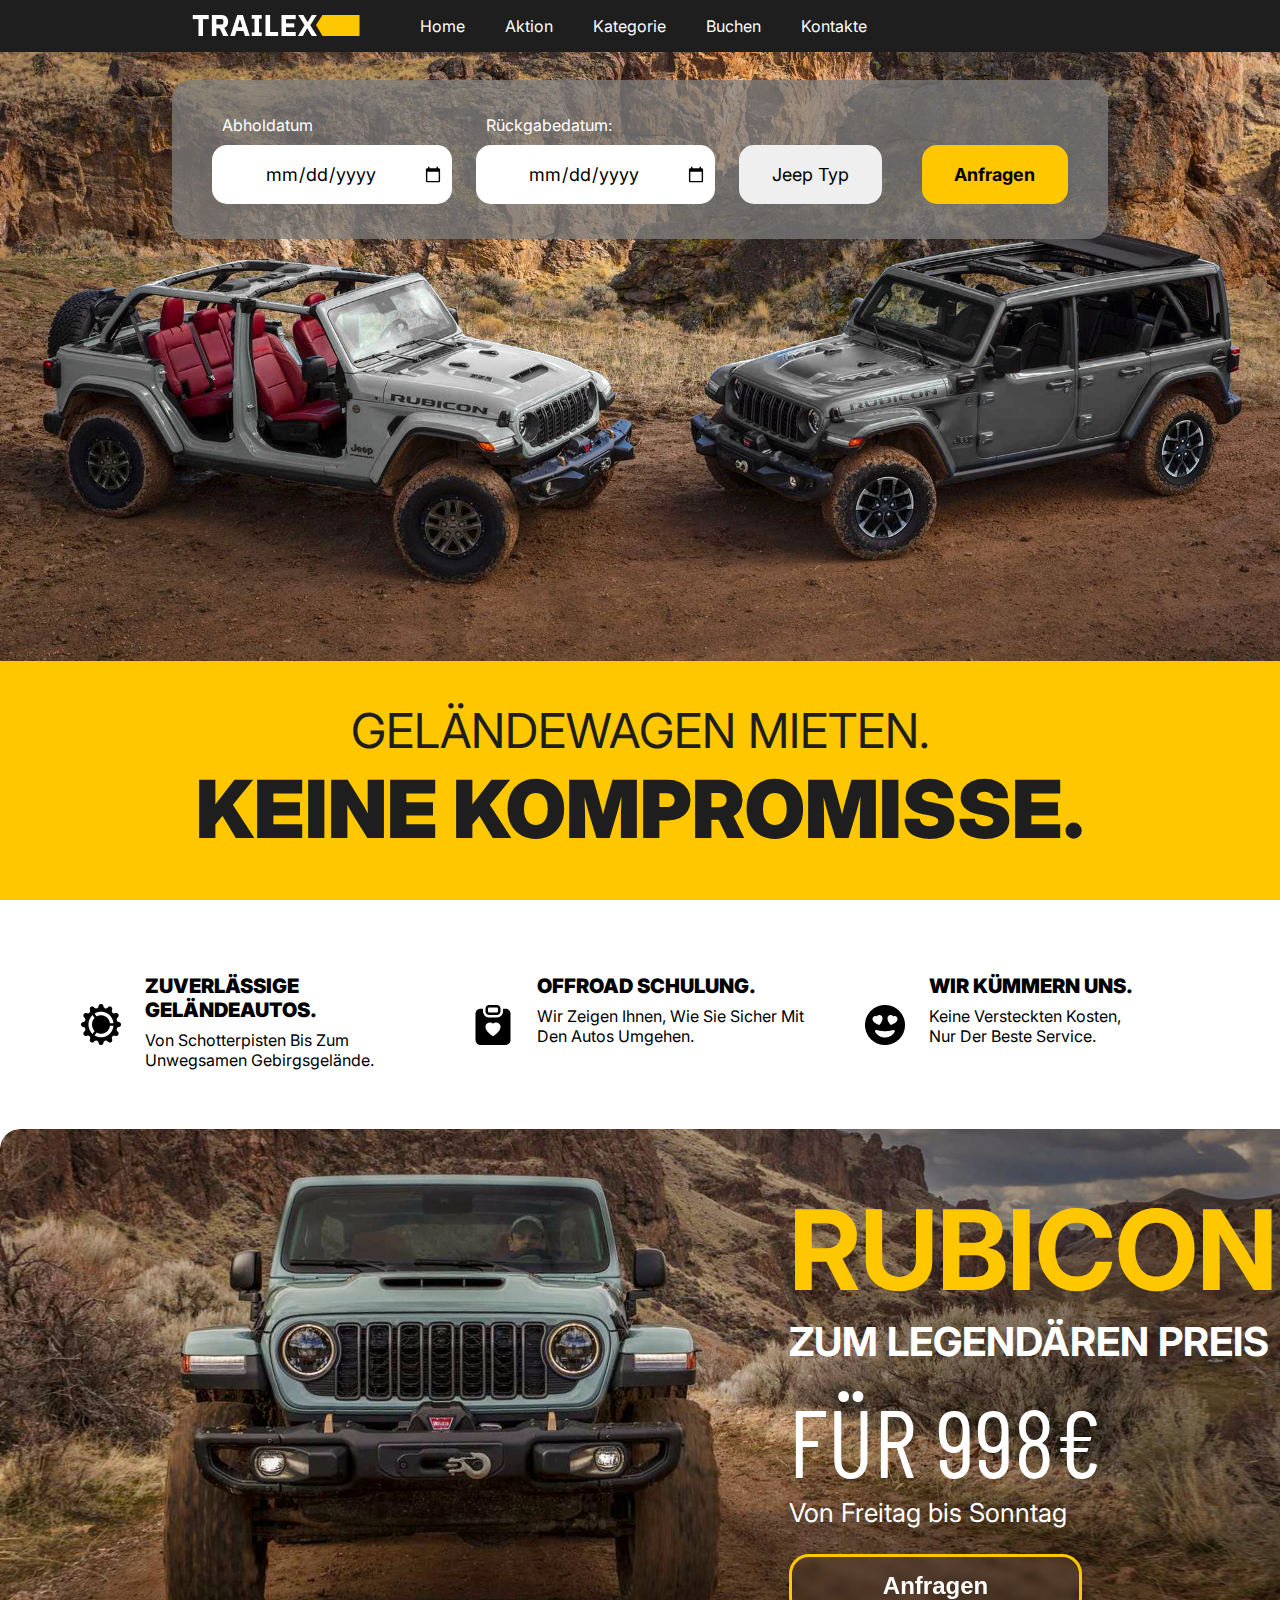
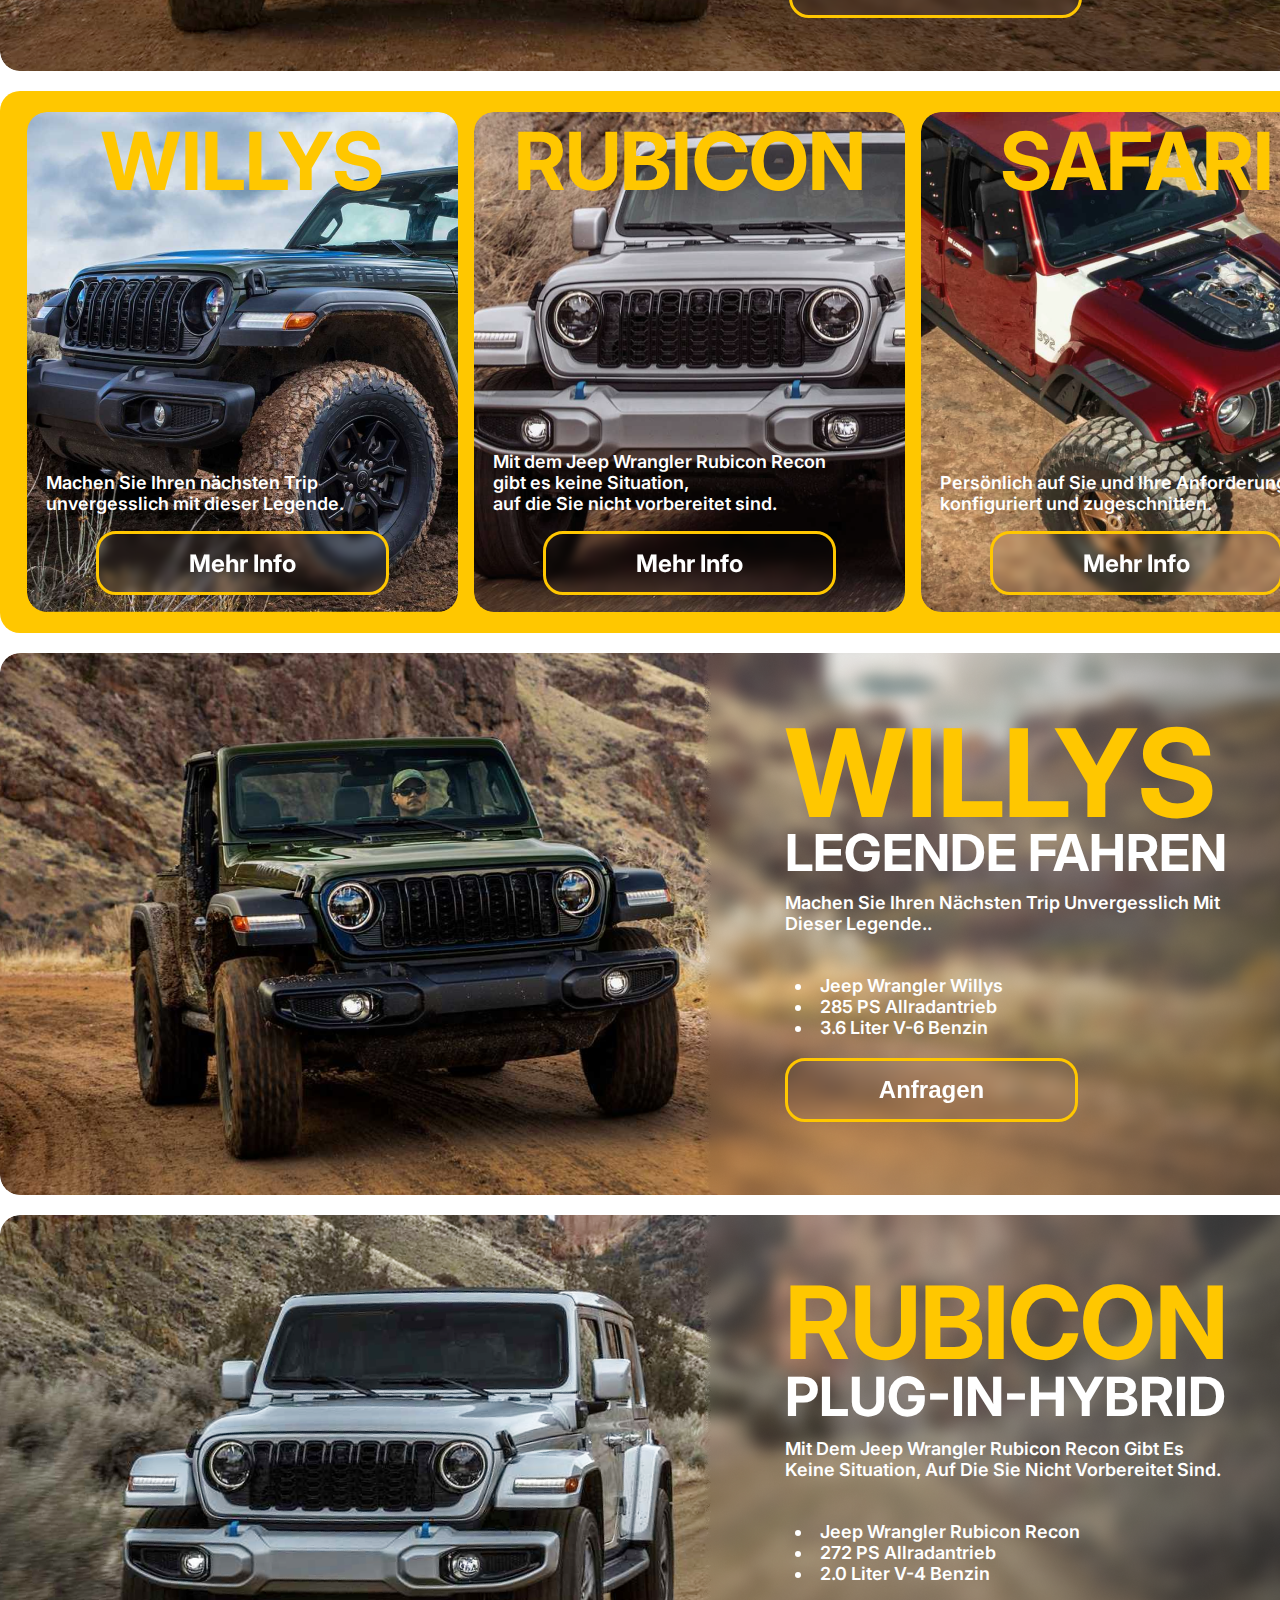
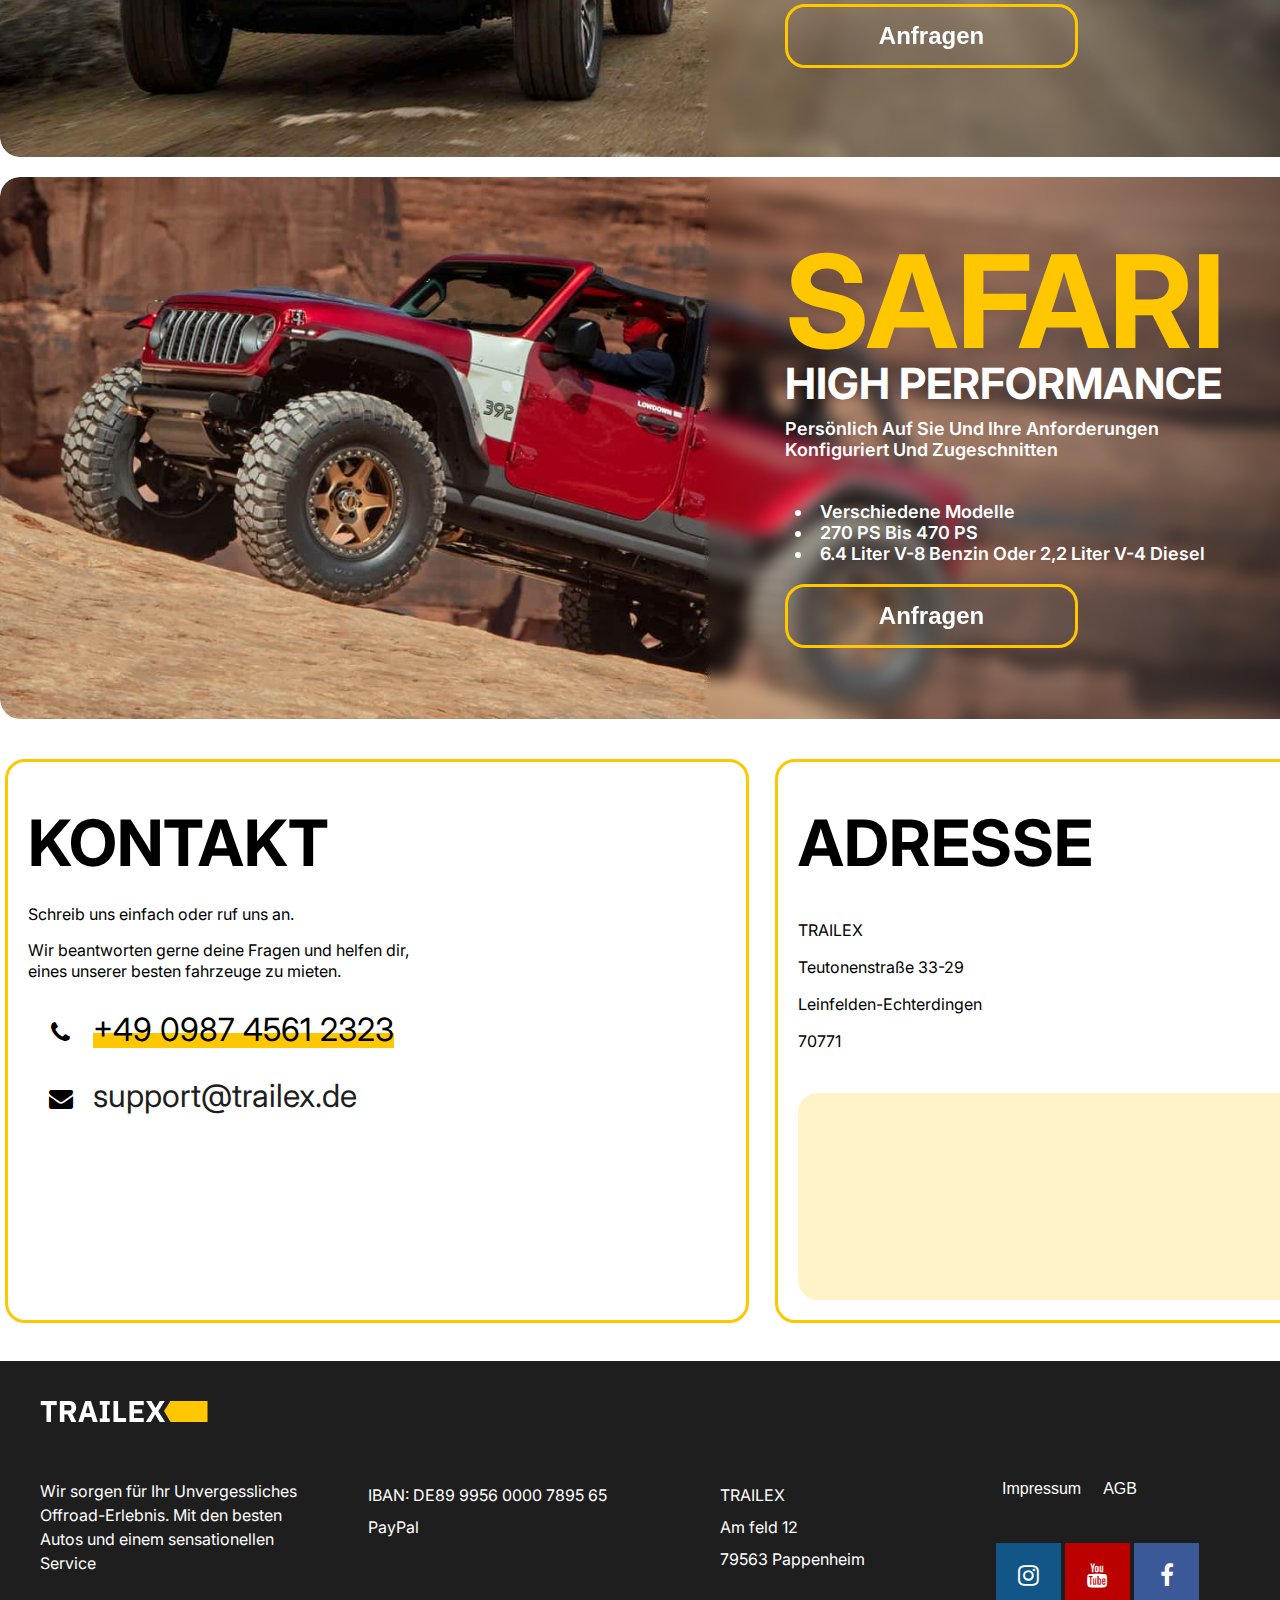
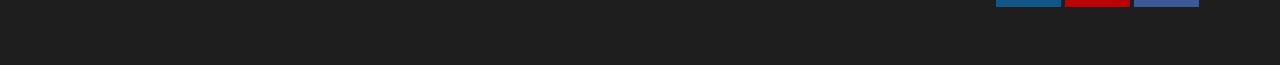
==== commit f48be3f2: "bugfix#100" ====
--- a/index.html
+++ b/index.html
@@ -3,13 +3,12 @@
   <head>
     <meta charset="UTF-8" />
     <meta name="viewport" content="width=device-width, initial-scale=1.0" />
-    <title>Document</title>
+    <title>Trailex</title>
     <link
       rel="stylesheet"
       href="https://cdnjs.cloudflare.com/ajax/libs/font-awesome/4.7.0/css/font-awesome.min.css"
     />
     <link rel="stylesheet" href="style.css" />
-
   </head>
 
   <body>
@@ -33,18 +32,18 @@
     <div class="hero" id="hero-id">
       <div class="hero-image">
         <div class="form-container">
-          <form id="my-form">
+          <form id="my-form2">
             <div class="form-row">
               <div class="column">
-                <label for="from">Abholdatum</label>
-                <input type="date" id="from" name="from" required />
+                <label ifor="from">Abholdatum</label>
+                <input id="from-date1" type="date" name="from" required />
               </div>
               <div class="column">
                 <label for="to">Rückgabedatum:</label>
-                <input type="date" id="to" name="to" required />
+                <input type="date" id="to-date1" name="to" required />
               </div>
               <div class="column">
-                <select name="jeep-select">
+                <select id="jepp-type1" name="jeep-select">
                   <option selected disabled>Jeep Typ</option>
                   <option>Willy</option>
                   <option>Rubicon</option>
@@ -52,7 +51,14 @@
                 </select>
               </div>
               <div class="column">
-                <button type="submit" id="submit-btn">Anfragen</button>
+                <button
+                  type="button"
+                  id="hero-contact-btn"
+                  class="buttonCall"
+                  data-modal-id="modalRubicon"
+                >
+                  Anfragen
+                </button>
               </div>
             </div>
           </form>
@@ -64,8 +70,6 @@
         <h1>Keine Kompromisse.</h1>
       </div>
     </div>
-
-   
 
     <section id="service_section">
       <!-- Container für gear icon und Text -->
@@ -103,14 +107,16 @@
       </div>
     </section>
 
-     <!-- action section -->
-     <div class="action contentbox" id="action">
+    <!-- action section -->
+    <div class="action contentbox" id="action">
       <div class="content-action">
         <h2 class="title">rubicon</h2>
         <h3 class="subtitle">zum legendären Preis</h3>
         <p class="preis-action">für 998€</p>
         <p class="copy">Von Freitag bis Sonntag</p>
-        <button class="button buttonCall" data-modal-id="modalRubicon">Anfragen</button>
+        <button class="button buttonCall" data-modal-id="modalRubicon">
+          Anfragen
+        </button>
       </div>
     </div>
 
@@ -126,7 +132,42 @@
         </div>
 
         <div class="button_container">
-          <div class="button buttonCall" data-modal-id="modalWillys">Mehr Info</div>
+          <div class="button buttonCall" onclick="window.willys.showModal();">Mehr Info</div>
+    <dialog id="willys">
+	    <section id="slider">       
+        <input type="radio" name="slider" id="s1" checked>
+        <input type="radio" name="slider" id="s2">
+        <input type="radio" name="slider" id="s3">
+        <input type="radio" name="slider" id="s4">
+        <input type="radio" name="slider" id="s5">
+        
+        <label for="s1" id="slide1"><img src="./imgs/willys1.jpg" alt=""></label>
+        <label for="s2" id="slide2"><img src="./imgs/willys2.jpg" alt=""></label>
+        <label for="s3" id="slide3"><img src="./imgs/willys3.jpg" alt=""></label>
+        <label for="s4" id="slide4"><img src="./imgs/willys4.jpg" alt=""></label>
+        <label for="s5" id="slide5"><img src="./imgs/willys5.jpg" alt=""></label>
+      </section>
+    <h2>WILLYS</h2>
+	<p><b>Die Legende in neuem Design</b></p>
+    <p>Der 2022 Jeep Willys ist eine moderne Interpretation des legendären Großvaters aller Jeeps. 
+        Mit robustem Design und Geländetauglichkeit verbindet er die Vergangenheit mit der Gegenwart. 
+        Diese Budget freundliche Variante ist Sicherer und mit besser Off-Road Performace als alle seine Vorgänger.</p>
+	<p><b>Machen Sie Ihren nächsten Trip unvergesslich mit dieser Legend</b></p>
+    <p>
+        <ul>
+            <li>Modell: Jeep Wrangler Willys</li>
+            <li>Baujahr: 2022</li>
+            <li>Türen: 2 oder 4 Türer</li>
+            <li>Antrieb: Selec-Trac-Allradantrieb</li>
+            <li>Motor: 3.6 Liter V-6 Benzin</li>
+            <li>Leistung: 285 PS @ 6,400RPM</li>
+            <li>Getriebe: Sechsgang-Schaltgetriebe</li>
+            <li>Antrieb: Allradantrieb</li>
+            <li>Verbrauch: 8,1 L/100km</li>
+          </ul>    
+    </p>
+	  <button class="x" onclick="window.willys.close();" aria-label="schließen">❌</button>
+   </dialog>
         </div>
       </div>
 
@@ -140,7 +181,41 @@
           </div>
         </div>
         <div class="button_container">
-          <div class="button buttonCall" data-modal-id="modalRubicon">Mehr Info</div>
+          <div class="button buttonCall" onclick="window.rubicon.showModal();">Mehr Info</div>
+          <dialog id="rubicon">
+            <section id="slider">       
+                  <input type="radio" name="slider1" id="s11" checked>
+                  <input type="radio" name="slider1" id="s12">
+                  <input type="radio" name="slider1" id="s13">
+                  <input type="radio" name="slider1" id="s14">
+                  <input type="radio" name="slider1" id="s15">
+                  
+                  <label for="s11" id="slide11"><img src="./imgs/rubicon1.jpg" alt=""></label>
+                  <label for="s12" id="slide12"><img src="./imgs/rubicon2.jpg" alt=""></label>
+                  <label for="s13" id="slide13"><img src="./imgs/rubicon3.jpg" alt=""></label>
+                  <label for="s14" id="slide14"><img src="./imgs/rubicon4.jpg" alt=""></label>
+                  <label for="s15" id="slide15"><img src="./imgs/rubicon5.jpg" alt=""></label>
+                </section>
+              <h2>RUBICON</h2>
+              <p><b>Der Geländewagen für Offroad-Liebhaber</b></p>
+            <p>Kein Fluss ist zu tief, kein Berg ist zu hoch. Mit dem Rubicon Recon ist der Horizont das Limit. 
+                  Dank seines robusten 4×4-Antrieb ist er für extreme Geländesituationen bestens gerüstet. 
+                  Dank seinem geräumig Innenraum und seiner funktionalität müssen Sie auf nichts verzichten.</p>  
+                  <p><b>Mit dem Jeep Wrangler Rubicon Recon sind gibt es keine Situation, auf die Sie nicht vorbereitet sind</b></p>
+                  <p>
+                      <ul>
+                          <li>Modell: Jeep Wrangler Rubicon Recon</li>
+                          <li>Baujahr: 2022</li>
+                          <li>Türen: 2 oder 4 Türer</li>
+                          <li>Motor: 2.0 Liter V-4 Benzin</li>
+                          <li>Leistung: 272 PS @ 6,400RPM</li>
+                          <li>Getriebe: Achtgang-Automatikgetriebe</li>
+                          <li>Antrieb: Allradantrieb</li>
+                          <li>Verbrauch: 11,4 L/100 km</li>
+                        </ul>    
+                  </p>
+            <button class="x" onclick="window.rubicon.close();" aria-label="schließen">❌</button>
+          </dialog>
         </div>
       </div>
 
@@ -156,7 +231,41 @@
         </div>
 
         <div class="button_container">
-          <div class="button buttonCall" data-modal-id="modalSafari">Mehr Info</div>
+          <div class="button buttonCall" onclick="window.safari.showModal();">Mehr Info</div>
+          <dialog id="safari">
+            <section id="slider">       
+                  <input type="radio" name="slider2" id="s21" checked>
+                  <input type="radio" name="slider2" id="s22">
+                  <input type="radio" name="slider2" id="s23">
+                  <input type="radio" name="slider2" id="s24">
+                  <input type="radio" name="slider2" id="s25">
+                  
+                  <label for="s21" id="slide21"><img src="./imgs/safari1.jpg" alt=""></label>
+                  <label for="s22" id="slide22"><img src="./imgs/safari2.jpg" alt=""></label>
+                  <label for="s23" id="slide23"><img src="./imgs/safari3.jpg" alt=""></label>
+                  <label for="s24" id="slide24"><img src="./imgs/safari4.jpg" alt=""></label>
+                  <label for="s25" id="slide25"><img src="./imgs/safari5.jpg" alt=""></label>
+                </section>
+              <h2>SAFARI</h2>
+            <p><b>Mit Luxus und dem Gefühl von Freiheit ins Gelände</b></p>
+            <p>Der Jeep Sahara kombiniert luxuriöses Design mit dem Freiheitsgefühl, das nur ein Cabrio bieten kann. 
+                  Entfernen Sie einfach die Türen und das Dach, um sich ins Abenteuer zu stürzen. </p>  
+                  <p><b>Bitte entfernen Sie die Türen nicht, wenn Sie in einen Naturpark fahren. Sie machen es den 
+                      Löwen zu einfach</b></p>
+                  <p>
+                      <ul>
+                          <li>Modell: Jeep Wrangler Sahara</li>
+                          <li>Baujahr: 2024</li>
+                          <li>Türen: 4 Türer</li>
+                          <li>Motor: 2 Liter V-4 Benzin / alternativ 2,2 Liter V-4 Diesel</li>
+                          <li>Leistung: 270 PS @ 5,250RPM</li>
+                          <li>Getriebe: Achtgang-Automatikgetriebe</li>
+                          <li>Antrieb: Allradantrieb</li>
+                          <li>Verbrauch: 8,5 L/100 km</li>
+                        </ul>    
+                  </p>
+            <button class="x" onclick="window.safari.close();" aria-label="schließen">❌</button>
+          </dialog>
         </div>
       </div>
     </div>
@@ -178,7 +287,9 @@
           <li>3.6 Liter V-6 Benzin</li>
         </ul>
         <!-- Button für Anfragen für Willys -->
-        <button class="button buttonCall" data-modal-id="modalWillys">Anfragen</button>
+        <button class="button buttonCall" data-modal-id="modalRubicon">
+          Anfragen
+        </button>
       </div>
 
       <!-- Modal für Willys -->
@@ -211,7 +322,9 @@
           <li>2.0 Liter V-4 Benzin</li>
         </ul>
         <!-- Button für Anfragen für Rubicon -->
-        <button class="button buttonCall" data-modal-id="modalRubicon">Anfragen</button>
+        <button class="button buttonCall" data-modal-id="modalRubicon">
+          Anfragen
+        </button>
       </div>
 
       <!-- Modal für Rubicon -->
@@ -219,10 +332,96 @@
         <div class="modal-content">
           <span class="close">&times;</span>
           <!-- Text für das Modal-Fenster des Rubicon -->
-          <p>
-            Hier kannst du deinen Text für das Modal-Fenster des Rubicon
-            einfügen.
-          </p>
+          <form id="my-form" class="formular-fuer-antrag">
+            <!--Datums Sektion vom Formular-->
+            <div class="antragsformular_section">
+              <div class="antragsformular_datum">
+                <input id="from-date2" name="from" type="date" required />
+              </div>
+
+              <div class="antragsformular_datum">
+                <input id="to-date2" name="to" type="date" required />
+              </div>
+
+              <div class="antragsformular_datum">
+                <label for="jeep-select"></label>
+                <select id="jepp-type2" name="jeep-select" id="jeep-select">
+                  <option selected="" disabled="">Jeep Typ</option>
+                  <option>Willy</option>
+                  <option>Rubicon</option>
+                  <option>Safari</option>
+                </select>
+              </div>
+
+              <div class="antragsformular_datum">
+                <input name="submit" id="daten_senden" type="submit" />
+              </div>
+            </div>
+
+            <!--Offroad Sektion vom Formular-->
+            <div class="antragsformular_section">
+              <div class="antragsformular_kentnisse">
+                <label for="offroad-exp"></label>
+                <select name="offroad-exp" id="offroad-exp" required>
+                  <option selected disabled="">Offroad Kentnisse</option>
+                  <option value="Anfänger">Anfänger</option>
+                  <option value="Erfahren">Erfahren</option>
+                  <option value="Experte">Experte</option>
+                </select>
+              </div>
+              <div class="antragsformular_radios">
+                <p>Erstes Mal bei TRAILEX?</p>
+              </div>
+              <div class="antragsformular_radios">
+                <input
+                  type="radio"
+                  name="yesno"
+                  id="yes"
+                  value="1"
+                  checked
+                /><label for="yes">JA</label>
+                <input type="radio" name="yesno" id="no" value="0" /><label
+                  for="no"
+                  >NEIN</label
+                >
+              </div>
+            </div>
+
+            <!--Email Sektion vom Formular-->
+            <div class="antragsformular_section">
+              <div id="email_section">
+                <input
+                  name="email"
+                  type="text"
+                  placeholder="*Ihre E-mail"
+                  required
+                />
+              </div>
+            </div>
+
+            <!--Tel. Nr. Sektion vom Formular-->
+            <div class="antragsformular_section">
+              <div id="telefon_section">
+                <input
+                  name="tel"
+                  type="text"
+                  placeholder="*Ihre Tel. Nr."
+                  required
+                />
+              </div>
+            </div>
+
+            <!--Message Sektion vom Formular-->
+            <div class="antragsformular_section">
+              <div id="message_section">
+                <input
+                  name="msg"
+                  type="text"
+                  placeholder="*Wollen sie uns etwas mitteilen?"
+                />
+              </div>
+            </div>
+          </form>
         </div>
       </div>
     </section>
@@ -244,7 +443,9 @@
           <li>6.4 Liter V-8 Benzin oder 2,2 Liter V-4 Diesel</li>
         </ul>
         <!-- Button für Anfragen für Safari -->
-        <button class="button buttonCall" data-modal-id="modalSafari">Anfragen</button>
+        <button class="button buttonCall" data-modal-id="modalRubicon">
+          Anfragen
+        </button>
       </div>
 
       <!-- Modal für Safari -->
@@ -314,57 +515,105 @@
         <h2>Impressum</h2>
         <h3>Firmenname: TRAILEX Offroad Autovermietung GmbH</h3>
         <p><strong>Geschäftsführer:</strong> Max Mustermann</p>
-        <p><strong>Anschrift:</strong><br>
-          Musterstraße 123<br>
-          12345 Musterstadt<br>
-          Deutschland <br>
-      </p>
-      <p><strong>Kontakt:</strong><br>
-        <strong> Telefon:</strong> +49 1234 567890<br>
-        <strong> Fax:</strong> +49 1234 567891<br>
-        <strong> E-Mail:</strong> info@trailex-offroad.de<br>
-        <strong> Web:</strong> <a href="https://www.trailex-offroad.de">www.trailex-offroad.de</a>
-      </p>
-      <p><strong>Handelsregister:</strong><br>
-                  Amtsgericht Musterstadt, HRB 123456
-      </p>
-      <p><strong>Umsatzsteuer-Identifikationsnummer:</strong> DE123456789
-      </p>
-      <p>Verantwortlich für den Inhalt nach § 55 Abs. 2 RStV:<br>
-                    Max Mustermann<br>
-                    Adresse wie oben
-      </p>
-
+        <p>
+          <strong>Anschrift:</strong><br />
+          Musterstraße 123<br />
+          12345 Musterstadt<br />
+          Deutschland <br />
+        </p>
+        <p>
+          <strong>Kontakt:</strong><br />
+          <strong> Telefon:</strong> +49 1234 567890<br />
+          <strong> Fax:</strong> +49 1234 567891<br />
+          <strong> E-Mail:</strong> info@trailex-offroad.de<br />
+          <strong> Web:</strong>
+          <a href="https://www.trailex-offroad.de">www.trailex-offroad.de</a>
+        </p>
+        <p>
+          <strong>Handelsregister:</strong><br />
+          Amtsgericht Musterstadt, HRB 123456
+        </p>
+        <p><strong>Umsatzsteuer-Identifikationsnummer:</strong> DE123456789</p>
+        <p>
+          Verantwortlich für den Inhalt nach § 55 Abs. 2 RStV:<br />
+          Max Mustermann<br />
+          Adresse wie oben
+        </p>
       </div>
     </div>
-
-    <!-- AGB -->
-          <!-- Modal für AGB -->
-          <div id="modalAGB" class="modal">
-            <div class="modal-content">
-              <span class="close">&times;</span>
-              <!-- Text für das Modal-Fenster des Safari -->
-              <h2>AGB</h2>
-              <h3>Allgemeine Geschäftsbedingungen <br> der TRAILEX Offroad Autovermietung GmbH</h3>
-              <h4>§1 Geltungsbereich</h4>
-              <p>Diese Allgemeinen Geschäftsbedingungen (AGB) gelten für alle Verträge, die zwischen der TRAILEX Offroad Autovermietung GmbH (nachfolgend "TRAILEX") und ihren Kunden über die Anmietung von Fahrzeugen abgeschlossen werden. Abweichende Bedingungen des Kunden erkennen wir nicht an, es sei denn, TRAILEX hätte ausdrücklich schriftlich ihrer Geltung zugestimmt.</p>
-              <h4>§2 Vertragsabschluss</h4>
-              <p>(1) Die Präsentation der Fahrzeuge auf der Website von TRAILEX stellt kein rechtlich bindendes Angebot, sondern einen unverbindlichen Online-Katalog dar. Durch das Ausfüllen und Absenden des Online-Buchungsformulars gibt der Kunde ein verbindliches Angebot auf Abschluss eines Mietvertrages ab.(2) TRAILEX kann dieses Angebot innerhalb von sieben Tagen durch Zusendung einer Auftragsbestätigung per E-Mail oder durch Auslieferung des angemieteten Fahrzeugs annehmen.</p>
-              <h4>§3 Mietdauer und Rückgabe</h4>
-              <p>(1) Die Mietdauer beginnt zum vereinbarten Zeitpunkt und endet mit der Rückgabe des Fahrzeugs an TRAILEX. Das Fahrzeug muss in dem Zustand zurückgegeben werden, in dem es übernommen wurde. <br> (2) Bei verspäteter Rückgabe des Fahrzeugs werden zusätzliche Gebühren fällig. Diese Gebühren entsprechen den üblichen Tagesmieten zuzüglich eines Zuschlags von 50%.</p>
-              <h4>§4 Mietpreise und Zahlungsbedingungen</h4>
-              <p>(1) Die angegebenen Mietpreise sind bindend. Sie schließen die gesetzliche Mehrwertsteuer ein. (2) Die Zahlung des Mietpreises erfolgt per Vorauskasse, per Kreditkarte oder per Überweisung.</p>
-              <h4>§5 Haftung und Versicherung</h4>
-              <p>(1) Das Fahrzeug ist vollkaskoversichert. Im Schadensfall trägt der Kunde eine Selbstbeteiligung in Höhe von 500 Euro. (2) TRAILEX haftet nicht für den Verlust persönlicher Gegenstände, die im gemieteten Fahrzeug hinterlassen wurden.</p>
-              <h4>§6 Kündigung Der Kunde kann den Mietvertrag jederzeit kündigen.</h4>
-              <p>Im Falle einer Stornierung bis zu 24 Stunden vor Mietbeginn werden bereits gezahlte Beträge abzüglich einer Stornierungsgebühr von 20% des Mietpreises erstattet. Bei späteren Stornierungen erfolgt keine Rückerstattung.</p>
-              <h4>§7 Schlussbestimmungen</h4>
-              <p>(1) Änderungen oder Ergänzungen dieses Vertrags bedürfen der Schriftform. (2) Sollten einzelne Bestimmungen dieses Vertrags unwirksam sein oder werden, so wird dadurch die Wirksamkeit der übrigen Bestimmungen nicht berührt.</p>
-            </div>
-          </div>
-        </section>
-
-
+    <section>
+      <!-- AGB -->
+      <!-- Modal für AGB -->
+      <div id="modalAGB" class="modal">
+        <div class="modal-content">
+          <span class="close">&times;</span>
+          <!-- Text für das Modal-Fenster des Safari -->
+          <h2>AGB</h2>
+          <h3>
+            Allgemeine Geschäftsbedingungen <br />
+            der TRAILEX Offroad Autovermietung GmbH
+          </h3>
+          <h4>§1 Geltungsbereich</h4>
+          <p>
+            Diese Allgemeinen Geschäftsbedingungen (AGB) gelten für alle
+            Verträge, die zwischen der TRAILEX Offroad Autovermietung GmbH
+            (nachfolgend "TRAILEX") und ihren Kunden über die Anmietung von
+            Fahrzeugen abgeschlossen werden. Abweichende Bedingungen des Kunden
+            erkennen wir nicht an, es sei denn, TRAILEX hätte ausdrücklich
+            schriftlich ihrer Geltung zugestimmt.
+          </p>
+          <h4>§2 Vertragsabschluss</h4>
+          <p>
+            (1) Die Präsentation der Fahrzeuge auf der Website von TRAILEX
+            stellt kein rechtlich bindendes Angebot, sondern einen
+            unverbindlichen Online-Katalog dar. Durch das Ausfüllen und Absenden
+            des Online-Buchungsformulars gibt der Kunde ein verbindliches
+            Angebot auf Abschluss eines Mietvertrages ab.(2) TRAILEX kann dieses
+            Angebot innerhalb von sieben Tagen durch Zusendung einer
+            Auftragsbestätigung per E-Mail oder durch Auslieferung des
+            angemieteten Fahrzeugs annehmen.
+          </p>
+          <h4>§3 Mietdauer und Rückgabe</h4>
+          <p>
+            (1) Die Mietdauer beginnt zum vereinbarten Zeitpunkt und endet mit
+            der Rückgabe des Fahrzeugs an TRAILEX. Das Fahrzeug muss in dem
+            Zustand zurückgegeben werden, in dem es übernommen wurde. <br />
+            (2) Bei verspäteter Rückgabe des Fahrzeugs werden zusätzliche
+            Gebühren fällig. Diese Gebühren entsprechen den üblichen Tagesmieten
+            zuzüglich eines Zuschlags von 50%.
+          </p>
+          <h4>§4 Mietpreise und Zahlungsbedingungen</h4>
+          <p>
+            (1) Die angegebenen Mietpreise sind bindend. Sie schließen die
+            gesetzliche Mehrwertsteuer ein. (2) Die Zahlung des Mietpreises
+            erfolgt per Vorauskasse, per Kreditkarte oder per Überweisung.
+          </p>
+          <h4>§5 Haftung und Versicherung</h4>
+          <p>
+            (1) Das Fahrzeug ist vollkaskoversichert. Im Schadensfall trägt der
+            Kunde eine Selbstbeteiligung in Höhe von 500 Euro. (2) TRAILEX
+            haftet nicht für den Verlust persönlicher Gegenstände, die im
+            gemieteten Fahrzeug hinterlassen wurden.
+          </p>
+          <h4>
+            §6 Kündigung Der Kunde kann den Mietvertrag jederzeit kündigen.
+          </h4>
+          <p>
+            Im Falle einer Stornierung bis zu 24 Stunden vor Mietbeginn werden
+            bereits gezahlte Beträge abzüglich einer Stornierungsgebühr von 20%
+            des Mietpreises erstattet. Bei späteren Stornierungen erfolgt keine
+            Rückerstattung.
+          </p>
+          <h4>§7 Schlussbestimmungen</h4>
+          <p>
+            (1) Änderungen oder Ergänzungen dieses Vertrags bedürfen der
+            Schriftform. (2) Sollten einzelne Bestimmungen dieses Vertrags
+            unwirksam sein oder werden, so wird dadurch die Wirksamkeit der
+            übrigen Bestimmungen nicht berührt.
+          </p>
+        </div>
+      </div>
+    </section>
 
     <footer>
       <div class="logo">
@@ -386,10 +635,18 @@
         </div>
         <div>
           <div class="legal">
-            <button class="buttonCall agbImpressumButton" data-modal-id="modalImpressum">Impressum</button>
-            <button class="buttonCall agbImpressumButton" data-modal-id="modalAGB">AGB</button>
-            
-
+            <button
+              class="buttonCall agbImpressumButton"
+              data-modal-id="modalImpressum"
+            >
+              Impressum
+            </button>
+            <button
+              class="buttonCall agbImpressumButton"
+              data-modal-id="modalAGB"
+            >
+              AGB
+            </button>
           </div>
           <div>
             <p class="fa fa-instagram"></p>
--- a/style.css
+++ b/style.css
@@ -5,6 +5,7 @@
     --orange: #FFC700;
     --white: #FFF;
     --dark: #1E1E1E;
+    --antragsformular-grey: #787878;
 }
 
 html,
@@ -335,16 +336,14 @@
 
 /* Stil für Modalinhalt */
 .modal-content {
-    background-color: #fefefe;
+    background-color: #fefefec3;
     /* Hintergrundfarbe des Modal-Inhalts */
-    margin: 15% auto;
+    margin: 5% auto;
     /* Zentrierte Ausrichtung des Modals */
     padding: 20px;
     /* Innenabstand */
     border: 1px solid #888;
     /* Randstil und Farbe */
-    width: 80%;
-    /* Breite */
 }
 
 /* Stil für das Schließen-Symbol im Modal */
@@ -442,6 +441,7 @@
 }
 
 .hero button {
+    cursor: pointer;
     font-family: "Inter", sans-serif;
     font-size: 18px;
     font-weight: 700;
@@ -460,7 +460,7 @@
     color: white;
 }
 
-select {
+#my-form2 select {
     font-family: "Inter", sans-serif;
     font-size: 18px;
     font-weight: 400;
@@ -566,8 +566,9 @@
     justify-content: center;
     line-height: 1.5;
     margin-top: 80px;
-    .logo{
-    margin-top: 30px;
+
+    .logo {
+        margin-top: 30px;
     }
 }
 
@@ -640,12 +641,13 @@
     border: 3px solid #ffc700;
     border-radius: 20px;
     padding: 20px;
-    
+
     display: flex;
     flex-direction: column;
     justify-content: start;
     line-height: 1.3;
-    a{
+
+    a {
         text-decoration: none;
         color: var(--dark);
     }
@@ -768,11 +770,531 @@
 }
 
 
-.agbImpressumButton{
+.agbImpressumButton {
     background-color: var(--dark);
     border: none;
     color: var(--white);
     font-size: 16px;
     font-family: sans-serif;
     cursor: pointer;
-}+}
+
+#kontakt-anfrage {
+    scroll-margin-top: 110px;
+}
+
+
+/*From*/
+
+
+.formular-fuer-antrag {
+    margin: 10px auto;
+    box-sizing: border-box;
+    display: flex;
+    border-radius: 20px;
+    flex-direction: column;
+    height: 684px;
+    width: 1253px;
+    padding-top: 54px;
+    padding-left: 48px;
+    background-color: var(--antragsformular-grey);
+    gap: 26px;
+
+    div {
+        display: flex;
+        box-sizing: border-box;
+        border-radius: 20px;
+    }
+
+    #jeep-select {
+        font-size: 18px;
+        font-style: normal;
+        line-height: normal;
+    }
+}
+
+.antragsformular_section {
+    border-radius: 20px;
+    height: 59px;
+    width: 1158px;
+    gap: 13px;
+
+    div {
+        background-color: var(--white);
+        height: 100%;
+        overflow: hidden;
+    }
+
+    input[type="text"] {
+        height: 100%;
+        width: 100%;
+        padding-left: 10px;
+        font-size: 18px;
+    }
+}
+
+.antragsformular_datum {
+    width: 280px;
+    justify-content: center;
+    align-items: center;
+
+    input {
+        padding: 18px 52px;
+        border-radius: 20px;
+        height: 100%;
+        width: 100%;
+        font-size: 18px;
+        font-style: normal;
+        font-weight: 500;
+        line-height: normal;
+        filter: saturate(0%);
+    }
+}
+
+#jeep-select {
+    height: 100%;
+    width: 100%;
+    font-weight: 500;
+}
+
+#my-form select {
+    border: none;
+    width: 100%;
+    height: 100%;
+    font-family: "Inter", sans-serif;
+    font-size: 18px;
+    font-weight: 400;
+    text-align: center;
+    cursor: pointer;
+    appearance: none;
+    -ms-appearance: none;
+    -moz-appearance: none;
+    -webkit-appearance: none;
+}
+
+option {
+    font-family: "Inter", sans-serif;
+    font-size: 18px;
+}
+
+#daten_senden {
+    background-color: var(--orange);
+    border: 3px solid var(--orange);
+    cursor: pointer;
+
+    &:hover {
+        filter: saturate(100%);
+    }
+}
+
+.antragsformular_kentnisse {
+    width: 573px;
+}
+
+#offroad-exp {
+    height: 100%;
+    width: 100%;
+}
+
+.antragsformular_radios {
+    gap: 30px;
+    width: 280px;
+    align-items: center;
+    justify-content: center;
+    background-color: transparent !important;
+    font-size: 20px;
+    font-style: normal;
+    font-weight: 600;
+    line-height: normal;
+    color: var(--white);
+
+    input[type="radio"] {
+        display: none;
+    }
+
+    label {
+        gap: 10px;
+        align-items: center;
+        positon: relative;
+        cursor: pointer;
+        display: inline-flex;
+
+        &:before {
+            box-sizing: border-box;
+            content: "";
+            width: 30px;
+            height: 30px;
+            border: 6px solid var(--white);
+            border-radius: 50%;
+        }
+    }
+
+    input[type="radio"]:checked+label:before {
+        height: 30px;
+        width: 30px;
+        border: 3px solid var(--antragsformular-grey);
+        box-shadow: 0 0 0 2px var(--white);
+        background-color: var(--orange);
+    }
+}
+
+#email_section {
+    width: 1158px;
+}
+
+#telefon_section {
+    width: 1158px;
+}
+
+#message_section {
+    height: 253px !important;
+    width: 1158px;
+}
+/*************************************/
+/*************************************/
+
+/* Modal Fenster */
+dialog {
+    padding: 1rem 3rem;
+    background: white;
+    max-width: 800px;
+    padding-top: 20px;
+    border-radius: 20px;
+    border: 0;
+    box-shadow: 0 5px 30px 0 rgb(0 0 0 / 10%);
+    animation: fadeIn 1s ease both;
+
+    &::backdrop {
+        animation: fadeIn 1s ease both;
+        z-index: 999;
+        background: rgba(31, 31, 31, 0.85);
+    }
+
+    .button_modal {
+        display: flex;
+        margin: auto;
+        margin-top: -20px;
+        align-items: center;
+        justify-content: center;
+        box-sizing: border-box;
+        width: 293px;
+        height: 64px;
+        border-radius: 20px;
+        border: 3px solid var(--orange);
+        background: rgba(217, 217, 217, 0.01);
+        backdrop-filter: blur(4px);
+        color: #888;
+        font-size: 24px;
+        font-weight: 700;
+        transition: 0.25s ease;
+        cursor: pointer;
+
+        &:hover {
+            transform: scale(1.05);
+            box-shadow: 0 5px 0 -2px var(--orange);
+        }
+    }
+
+    .x {
+        filter: grayscale(1);
+        border: none;
+        background: none;
+        position: absolute;
+        top: 18px;
+        right: 10px;
+        transition: ease filter, transform 0.3s;
+        cursor: pointer;
+        transform-origin: center;
+
+        &:hover {
+            filter: grayscale(0);
+            transform: scale(1.2);
+
+        }
+    }
+
+    h2 {
+        font-weight: 600;
+        font-size: 2rem;
+        color: #888;
+    }
+
+    p {
+        font-size: 1rem;
+        line-height: 1.3rem;
+        padding: 0.5rem 0;
+    }
+
+    img {
+        width: 100%;
+    }
+
+    ul {
+        margin-top: -40px;
+    }
+}
+
+@keyframes fadeIn {
+    from {
+        opacity: 0;
+    }
+
+    to {
+        opacity: 0.9;
+    }
+}
+
+/* End Modal Fenster */
+
+/* Slider */
+#slider {
+    position: relative;
+    width: 85%;
+    height: 390px;
+    margin: auto;
+    margin-top: 20px;
+    font-family: 'Helvetica Neue', sans-serif;
+    perspective: 1400px;
+    transform-style: preserve-3d;
+}
+
+input[type=radio] {
+    position: relative;
+    top: 105%;
+    left: 50%;
+    width: 15px;
+    height: 15px;
+    margin: 0 15px 0 0;
+    opacity: 0.4;
+    transform: translateX(-83px);
+    cursor: pointer;
+    accent-color: #6d6b63;
+
+}
+
+input[type=radio]:nth-child(5) {
+    margin-right: 0px;
+}
+
+input[type=radio]:checked {
+    opacity: 1;
+}
+
+/* Slider1 WILLYS */
+
+#slider label,
+#slider label img {
+    position: absolute;
+    width: 100%;
+    height: 100%;
+    left: 0;
+    top: 0;
+    border-radius: 3px;
+    cursor: pointer;
+    display: flex;
+    align-items: center;
+    justify-content: center;
+    transition: transform 500ms ease;
+}
+
+/* Slider Functionality */
+
+/* Active Slide */
+#s1:checked~#slide1,
+#s2:checked~#slide2,
+#s3:checked~#slide3,
+#s4:checked~#slide4,
+#s5:checked~#slide5 {
+    box-shadow: 0 13px 26px rgba(0, 0, 0, 0.3), 0 12px 6px rgba(0, 0, 0, 0.2);
+    transform: translate3d(0%, 0, 0px);
+}
+
+/* Next Slide */
+#s1:checked~#slide2,
+#s2:checked~#slide3,
+#s3:checked~#slide4,
+#s4:checked~#slide5,
+#s5:checked~#slide1 {
+    box-shadow: 0 6px 10px rgba(0, 0, 0, 0.3), 0 2px 2px rgba(0, 0, 0, 0.2);
+    filter: blur(2px);
+    transform: translate3d(20%, 0, -100px);
+}
+
+/* Next to Next Slide */
+#s1:checked~#slide3,
+#s2:checked~#slide4,
+#s3:checked~#slide5,
+#s4:checked~#slide1,
+#s5:checked~#slide2 {
+    box-shadow: 0 1px 4px rgba(0, 0, 0, 0.4);
+    transform: translate3d(0%, 0, -250px);
+}
+
+/* Previous to Previous Slide */
+#s1:checked~#slide4,
+#s2:checked~#slide5,
+#s3:checked~#slide1,
+#s4:checked~#slide2,
+#s5:checked~#slide3 {
+    box-shadow: 0 1px 4px rgba(0, 0, 0, 0.4);
+    transform: translate3d(-0%, 0, -250px);
+}
+
+/* Previous Slide */
+#s1:checked~#slide5,
+#s2:checked~#slide1,
+#s3:checked~#slide2,
+#s4:checked~#slide3,
+#s5:checked~#slide4 {
+    box-shadow: 0 6px 10px rgba(0, 0, 0, 0.3), 0 2px 2px rgba(0, 0, 0, 0.2);
+    filter: blur(2px);
+    transform: translate3d(-20%, 0, -100px);
+}
+
+/* End Slider WILLYS*/
+
+/* Slider1 RUBICON */
+
+#slider1 label,
+#slider1 label img {
+    position: absolute;
+    width: 100%;
+    height: 100%;
+    left: 0;
+    top: 0;
+    border-radius: 3px;
+    cursor: pointer;
+    display: flex;
+    align-items: center;
+    justify-content: center;
+    transition: transform 500ms ease;
+}
+
+/* Slider Functionality */
+
+/* Active Slide RUBICON*/
+#s11:checked~#slide11,
+#s12:checked~#slide12,
+#s13:checked~#slide13,
+#s14:checked~#slide14,
+#s15:checked~#slide15 {
+    box-shadow: 0 13px 26px rgba(0, 0, 0, 0.3), 0 12px 6px rgba(0, 0, 0, 0.2);
+    transform: translate3d(0%, 0, 0px);
+}
+
+/* Next Slide */
+#s11:checked~#slide12,
+#s12:checked~#slide13,
+#s13:checked~#slide14,
+#s14:checked~#slide15,
+#s15:checked~#slide11 {
+    box-shadow: 0 6px 10px rgba(0, 0, 0, 0.3), 0 2px 2px rgba(0, 0, 0, 0.2);
+    filter: blur(2px);
+    transform: translate3d(20%, 0, -100px);
+}
+
+/* Next to Next Slide */
+#s11:checked~#slide13,
+#s12:checked~#slide14,
+#s13:checked~#slide15,
+#s14:checked~#slide11,
+#s15:checked~#slide12 {
+    box-shadow: 0 1px 4px rgba(0, 0, 0, 0.4);
+    transform: translate3d(0%, 0, -250px);
+}
+
+/* Previous to Previous Slide */
+#s11:checked~#slide14,
+#s12:checked~#slide15,
+#s13:checked~#slide11,
+#s14:checked~#slide12,
+#s15:checked~#slide13 {
+    box-shadow: 0 1px 4px rgba(0, 0, 0, 0.4);
+    transform: translate3d(-0%, 0, -250px);
+}
+
+/* Previous Slide */
+#s11:checked~#slide15,
+#s12:checked~#slide11,
+#s13:checked~#slide12,
+#s14:checked~#slide13,
+#s15:checked~#slide14 {
+    box-shadow: 0 6px 10px rgba(0, 0, 0, 0.3), 0 2px 2px rgba(0, 0, 0, 0.2);
+    filter: blur(2px);
+    transform: translate3d(-20%, 0, -100px);
+}
+
+/* End Slider1 RUBICON*/
+
+/* Slider2 SAFARI */
+
+#slider2 label,
+#slider2 label img {
+    position: absolute;
+    width: 100%;
+    height: 100%;
+    left: 0;
+    top: 0;
+    border-radius: 3px;
+    cursor: pointer;
+    display: flex;
+    align-items: center;
+    justify-content: center;
+    transition: transform 500ms ease;
+}
+
+/* Slider Functionality */
+
+/* Active Slide SAFARI*/
+#s21:checked~#slide21,
+#s22:checked~#slide22,
+#s23:checked~#slide23,
+#s24:checked~#slide24,
+#s25:checked~#slide25 {
+    box-shadow: 0 13px 26px rgba(0, 0, 0, 0.3), 0 12px 6px rgba(0, 0, 0, 0.2);
+    transform: translate3d(0%, 0, 0px);
+}
+
+/* Next Slide */
+#s21:checked~#slide22,
+#s22:checked~#slide23,
+#s23:checked~#slide24,
+#s24:checked~#slide25,
+#s25:checked~#slide21 {
+    box-shadow: 0 6px 10px rgba(0, 0, 0, 0.3), 0 2px 2px rgba(0, 0, 0, 0.2);
+    filter: blur(2px);
+    transform: translate3d(20%, 0, -100px);
+}
+
+/* Next to Next Slide */
+#s21:checked~#slide23,
+#s22:checked~#slide24,
+#s23:checked~#slide25,
+#s24:checked~#slide21,
+#s25:checked~#slide22 {
+    box-shadow: 0 1px 4px rgba(0, 0, 0, 0.4);
+    transform: translate3d(0%, 0, -250px);
+}
+
+/* Previous to Previous Slide */
+#s21:checked~#slide24,
+#s22:checked~#slide25,
+#s23:checked~#slide21,
+#s24:checked~#slide22,
+#s25:checked~#slide23 {
+    box-shadow: 0 1px 4px rgba(0, 0, 0, 0.4);
+    transform: translate3d(-0%, 0, -250px);
+}
+
+/* Previous Slide */
+#s21:checked~#slide25,
+#s22:checked~#slide21,
+#s23:checked~#slide22,
+#s24:checked~#slide23,
+#s25:checked~#slide24 {
+    box-shadow: 0 6px 10px rgba(0, 0, 0, 0.3), 0 2px 2px rgba(0, 0, 0, 0.2);
+    filter: blur(2px);
+    transform: translate3d(-20%, 0, -100px);
+}
+
+/* End Slider2 SAFARI*/